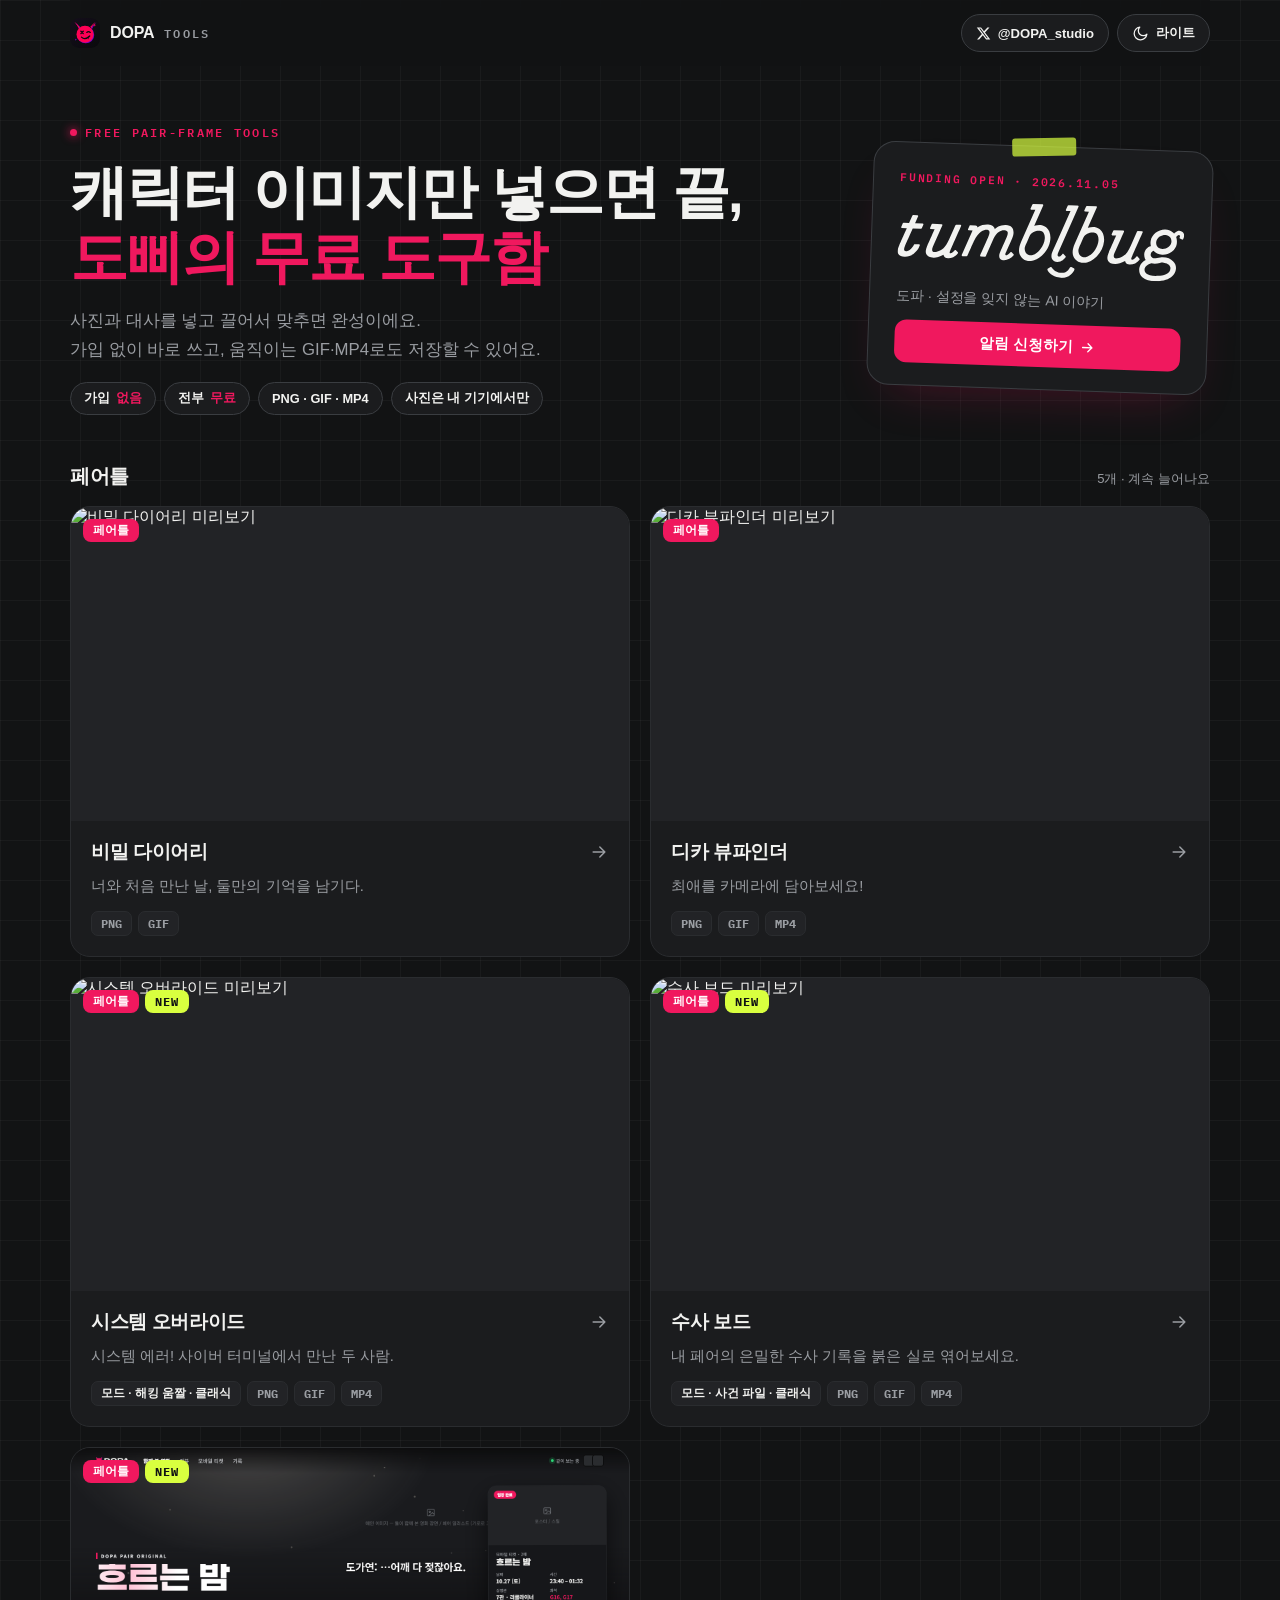
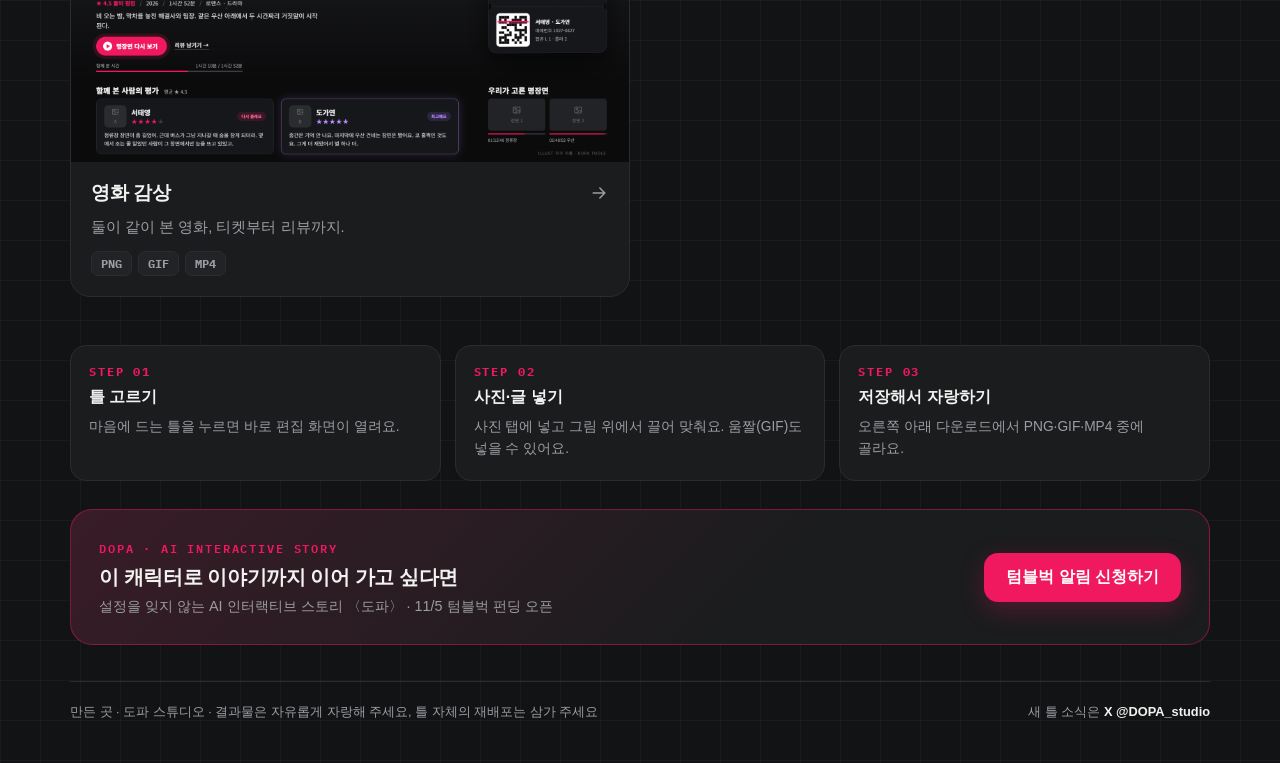
==== index.html @ 4a5405f3 "Fix shell.js syntax error (broke sidebar/panel/picker on every tool since the examples commit); add " ====
<!doctype html>
<html lang="ko" data-mode="night">
<head>
<meta charset="utf-8">
<meta name="viewport" content="width=device-width,initial-scale=1,viewport-fit=cover">
<title>도삐의 무료 도구함 · DOPA</title>
<meta name="description" content="캐릭터 이미지만 넣으면 끝 · 페어틀 무료 도구 모음 · 가입 없음 · PNG·GIF·MP4 저장">
<meta property="og:title" content="도삐의 무료 도구함 · DOPA">
<meta property="og:description" content="캐릭터 이미지만 넣으면 끝 · 페어틀 무료 도구 모음 · 가입 없음">
<meta name="theme-color" content="#121314">
<script>try { document.documentElement.dataset.mode = localStorage.getItem("dopa_tools_mode") || "night"; } catch (e) {}</script>
<!-- 버셀 웹 분석 -->
<script>window.va = window.va || function () { (window.vaq = window.vaq || []).push(arguments); };</script>
<script defer src="/_vercel/insights/script.js"></script>
<link rel="icon" href="/logo.svg" type="image/svg+xml">
<link rel="apple-touch-icon" href="/apple-icon.png">
<link rel="stylesheet" href="https://cdn.jsdelivr.net/gh/orioncactus/pretendard@v1.3.9/dist/web/variable/pretendardvariable-dynamic-subset.min.css">
<link rel="preconnect" href="https://fonts.googleapis.com">
<link href="https://fonts.googleapis.com/css2?family=IBM+Plex+Mono:wght@500;600&display=swap" rel="stylesheet">
<style>
/* 도구함 첫 화면 — 편집 화면(shell.css)과 같은 나이트/라이트 색 · 고른 모드는 도구끼리 같이 기억한다 */
:root, [data-mode="night"] {
  --bg:#121314; --panel:#1B1C1E; --panel2:#222326; --border:#2A2C2F; --border2:#3A3D41; --text:#F2F2F0; --muted:#9A9DA2;
  --accent:#F0185E; --glow:rgba(240,24,94,.25); --point:#D9FF3F; --grid:rgba(255,255,255,.035); --hero1:rgba(240,24,94,.20); --hero2:rgba(139,0,255,.14); color-scheme:dark;
}
[data-mode="light"] {
  --bg:#F7F7F8; --panel:#FFFFFF; --panel2:#F3F3F5; --border:#E4E4E7; --border2:#C9C9CF; --text:#121314; --muted:#5F6368;
  --accent:#E0004F; --glow:rgba(224,0,79,.16); --point:#2647C7; --grid:rgba(18,19,20,.05); --hero1:rgba(224,0,79,.12); --hero2:rgba(38,71,199,.10); color-scheme:light;
}
* { box-sizing:border-box; -webkit-tap-highlight-color:transparent; }
[hidden] { display:none !important; }
html, body { margin:0; background:var(--bg); color:var(--text); font-family:'Pretendard Variable',Pretendard,-apple-system,'Apple SD Gothic Neo','Malgun Gothic',sans-serif; transition:background-color .2s, color .2s; }
body { background-image:linear-gradient(var(--grid) 1px, transparent 1px), linear-gradient(90deg, var(--grid) 1px, transparent 1px); background-size:40px 40px; }
a { color:inherit; text-decoration:none; }
button { font-family:inherit; color:inherit; }
.mono { font-family:'IBM Plex Mono',ui-monospace,monospace; }

.wrap { max-width:1180px; margin:0 auto; padding:0 max(20px, env(safe-area-inset-right)) max(40px, env(safe-area-inset-bottom)) max(20px, env(safe-area-inset-left)); }
.top { position:sticky; top:0; z-index:20; display:flex; align-items:center; justify-content:space-between; gap:12px; padding:14px 0; background:color-mix(in srgb, var(--bg) 82%, transparent); backdrop-filter:blur(12px); -webkit-backdrop-filter:blur(12px); }
.brand { display:flex; align-items:center; gap:10px; font-weight:800; letter-spacing:-.01em; }
.brand img { width:30px; height:30px; border-radius:9px; }
.brand span { font-size:.72rem; font-weight:600; letter-spacing:.18em; color:var(--muted); }
.top-r { display:flex; align-items:center; gap:8px; }
.icon-btn { display:inline-flex; align-items:center; gap:7px; height:38px; padding:0 14px; border-radius:999px; border:1px solid var(--border2); background:var(--panel); font-weight:700; font-size:.82rem; cursor:pointer; }
.icon-btn svg { width:17px; height:17px; fill:none; stroke:currentColor; stroke-width:1.8; stroke-linecap:round; stroke-linejoin:round; }
.icon-btn:hover { border-color:var(--text); }
.icon-btn svg.xlogo { width:15px; height:15px; fill:currentColor; stroke:none; }

.hero { position:relative; padding:56px 0 40px; display:grid; grid-template-columns:minmax(0,1fr) 340px; align-items:center; gap:32px; }
.hero-l { display:flex; flex-direction:column; align-items:flex-start; gap:18px; min-width:0; }
/* 텀블벅 알림 카드 (오른쪽) */
.tb-card { position:relative; display:flex; flex-direction:column; gap:14px; padding:24px 26px 22px; border-radius:22px; background:var(--panel); border:1px solid var(--border2); transform:rotate(2deg); box-shadow:0 24px 50px -24px var(--glow); transition:transform .2s, border-color .2s; }
.tb-card:hover { transform:rotate(0deg) translateY(-2px); border-color:var(--accent); }
.tb-card::before { content:""; position:absolute; left:50%; top:-9px; width:64px; height:18px; transform:translateX(-50%) rotate(-3deg); background:color-mix(in srgb, var(--point) 70%, transparent); border-radius:3px; }
.tb-k { font-size:.7rem; letter-spacing:.16em; color:var(--accent); font-weight:600; }
.tb-logo { width:100%; height:auto; color:var(--text); }
.tb-t { color:var(--muted); font-size:.88rem; word-break:keep-all; }
.tb-go { display:inline-flex; align-items:center; justify-content:center; gap:6px; padding:12px 16px; border-radius:12px; background:var(--accent); color:#fff; font-weight:800; font-size:.92rem; }
.tb-go svg { width:16px; height:16px; fill:none; stroke:currentColor; stroke-width:2; stroke-linecap:round; stroke-linejoin:round; }
.hero::before { content:""; position:absolute; z-index:-1; inset:-40px -20vw 0; background:radial-gradient(40% 70% at 22% 40%, var(--hero1), transparent 70%), radial-gradient(35% 60% at 78% 20%, var(--hero2), transparent 70%); pointer-events:none; }
.kicker { display:inline-flex; align-items:center; gap:8px; font-size:.72rem; font-weight:600; letter-spacing:.2em; color:var(--accent); }
.kicker i { width:7px; height:7px; border-radius:50%; background:var(--accent); box-shadow:0 0 10px var(--accent); }
h1 { margin:0; font-size:clamp(2rem, 5.4vw, 3.6rem); line-height:1.12; font-weight:900; letter-spacing:-.035em; text-wrap:balance; word-break:keep-all; }
h1 em { font-style:normal; color:var(--accent); }
.lead { margin:0; max-width:640px; color:var(--muted); font-size:1.05rem; line-height:1.7; word-break:keep-all; }
.nb { white-space:nowrap; }
.chips { display:flex; flex-wrap:wrap; gap:8px; }
.chip { display:inline-flex; align-items:center; gap:6px; padding:7px 13px; border-radius:999px; border:1px solid var(--border2); background:var(--panel); font-size:.8rem; font-weight:700; }
.chip b { color:var(--accent); }

.sec-h { display:flex; align-items:baseline; justify-content:space-between; gap:12px; margin:8px 0 16px; }
.sec-h h2 { margin:0; font-size:1.25rem; font-weight:800; letter-spacing:-.02em; }
.sec-h span { color:var(--muted); font-size:.82rem; }
.grid { display:grid; grid-template-columns:repeat(2, minmax(0, 1fr)); gap:20px; }
.card { position:relative; display:flex; flex-direction:column; border-radius:20px; overflow:hidden; background:var(--panel); border:1px solid var(--border); transition:transform .18s, border-color .18s, box-shadow .18s; }
.card:hover { transform:translateY(-3px); border-color:var(--accent); box-shadow:0 18px 40px -18px var(--glow); }
.thumb { position:relative; aspect-ratio:16/9; overflow:hidden; background:var(--panel2); }
.thumb img { width:100%; height:100%; object-fit:cover; display:block; transition:transform .4s; }
.card:hover .thumb img { transform:scale(1.03); }
.badges { position:absolute; left:12px; top:12px; display:flex; gap:6px; }
.badge { font-size:.72rem; font-weight:800; padding:4px 10px; border-radius:8px; background:var(--accent); color:#fff; }
.badge.new { background:var(--point); color:#121314; font-family:'IBM Plex Mono',monospace; letter-spacing:.08em; }
[data-mode="light"] .badge.new { color:#fff; }
.body { padding:18px 20px 20px; display:flex; flex-direction:column; gap:10px; }
.title { display:flex; align-items:center; justify-content:space-between; gap:10px; font-size:1.18rem; font-weight:800; letter-spacing:-.02em; }
.title svg { width:20px; height:20px; flex:none; fill:none; stroke:var(--muted); stroke-width:1.8; stroke-linecap:round; stroke-linejoin:round; transition:transform .18s, stroke .18s; }
.card:hover .title svg { transform:translateX(3px); stroke:var(--accent); }
.desc { color:var(--muted); font-size:.92rem; line-height:1.6; word-break:keep-all; margin:0; }
.meta { display:flex; flex-wrap:wrap; gap:6px; margin-top:2px; }
.meta span { font-size:.72rem; font-weight:700; padding:4px 9px; border-radius:7px; background:var(--panel2); color:var(--muted); border:1px solid var(--border); }
.meta span.mode { color:var(--text); }

.how { display:grid; grid-template-columns:repeat(3, minmax(0, 1fr)); gap:14px; margin:48px 0 20px; }
.step { padding:18px 18px 20px; border-radius:16px; border:1px solid var(--border); background:var(--panel); display:flex; flex-direction:column; gap:8px; }
.step b { font-size:.72rem; letter-spacing:.16em; color:var(--accent); }
.step strong { font-size:1rem; }
.step p { margin:0; color:var(--muted); font-size:.86rem; line-height:1.6; word-break:keep-all; }

.cta { position:relative; overflow:hidden; display:flex; align-items:center; justify-content:space-between; gap:20px; flex-wrap:wrap; margin-top:28px; padding:28px; border-radius:22px; border:1px solid color-mix(in srgb, var(--accent) 45%, transparent); background:linear-gradient(135deg, color-mix(in srgb, var(--accent) 14%, var(--panel)), var(--panel) 60%); }
.cta div { display:flex; flex-direction:column; gap:6px; min-width:0; }
.cta .k { font-size:.72rem; letter-spacing:.16em; color:var(--accent); font-weight:600; }
.cta strong { font-size:1.25rem; letter-spacing:-.02em; word-break:keep-all; }
.cta p { margin:0; color:var(--muted); font-size:.9rem; word-break:keep-all; }
.btn { display:inline-flex; align-items:center; gap:8px; padding:14px 22px; border-radius:14px; background:var(--accent); color:#fff; font-weight:800; box-shadow:0 8px 24px var(--glow); white-space:nowrap; }
footer { display:flex; flex-wrap:wrap; justify-content:space-between; gap:10px; margin-top:36px; padding-top:20px; border-top:1px solid var(--border); color:var(--muted); font-size:.8rem; line-height:1.6; }
footer a { color:var(--text); font-weight:700; }

@media (max-width: 1100px) { .hero { grid-template-columns:minmax(0,1fr) 270px; gap:24px; } .tb-card { padding:20px 20px 18px; gap:11px; } }
/* 좁은 화면: 카드를 한 줄 띠로 (10/23 자기야: 중간 크기에서 큰 카드가 어중간했다) */
@media (max-width: 860px) {
  .hero { grid-template-columns:minmax(0,1fr); }
  .tb-card { transform:none; display:grid; grid-template-columns:minmax(0,1fr) auto; grid-template-areas:"k go" "logo go" "t go"; align-items:center; column-gap:16px; row-gap:6px; padding:16px 18px; }
  .tb-card:hover { transform:translateY(-2px); }
  .tb-card::before { left:28px; transform:rotate(-3deg); }
  .tb-k { grid-area:k; } .tb-logo { grid-area:logo; width:150px; } .tb-t { grid-area:t; font-size:.8rem; } .tb-go { grid-area:go; padding:12px 14px; white-space:nowrap; }
}
@media (max-width: 760px) {
  .hero { padding:32px 0 28px; grid-template-columns:minmax(0,1fr); }
  .tb-logo { width:120px; }
  .tb-k { font-size:.6rem; letter-spacing:.08em; white-space:nowrap; }
  .tb-go { font-size:.84rem; }
  .grid, .how { grid-template-columns:minmax(0, 1fr); }
  .top .x-link span { display:none; }
  .cta { padding:22px; }
}
</style>
</head>
<body>
<div class="wrap">
  <header class="top">
    <a class="brand" href="/"><img src="/logo.svg" alt="">DOPA <span class="mono">TOOLS</span></a>
    <div class="top-r">
      <a class="icon-btn x-link" href="https://x.com/DOPA_studio" target="_blank" rel="noopener" aria-label="X에서 새 틀 소식 보기"><svg class="xlogo" viewBox="0 0 24 24" aria-hidden="true"><path d="M18.244 2.25h3.308l-7.227 8.26 8.502 11.24H16.17l-5.214-6.817L4.99 21.75H1.68l7.73-8.835L1.254 2.25H8.08l4.713 6.231zm-1.161 17.52h1.833L7.084 4.126H5.117z"/></svg><span>@DOPA_studio</span></a>
      <button class="icon-btn" id="mode" type="button" aria-label="나이트·라이트 바꾸기"><svg viewBox="0 0 24 24"><path d="M21 13a9 9 0 1 1-10-10 7 7 0 0 0 10 10z"/></svg><span id="modeLab">라이트</span></button>
    </div>
  </header>

  <section class="hero">
    <div class="hero-l">
    <span class="kicker mono"><i></i>FREE PAIR-FRAME TOOLS</span>
    <h1>캐릭터 이미지만 넣으면 끝,<br><em>도삐의 무료 도구함</em></h1>
    <p class="lead">사진과 대사를 넣고 끌어서 맞추면 완성이에요.<br>가입 없이 바로 쓰고, <span class="nb">움직이는 GIF·MP4</span>로도 <span class="nb">저장할 수 있어요.</span></p>
    <div class="chips"><span class="chip">가입 <b>없음</b></span><span class="chip">전부 <b>무료</b></span><span class="chip">PNG · GIF · MP4</span><span class="chip">사진은 내 기기에서만</span></div>
    </div>
    <a class="tb-card tb" href="https://tumblbug.com/dopastudio" target="_blank" rel="noopener" aria-label="텀블벅에서 도파 펀딩 알림 신청하기">
      <span class="tb-k mono">FUNDING OPEN · 2026.11.05</span>
      <svg class="tb-logo" role="img" aria-label="tumblbug" viewBox="0 0 811 208" fill="none" xmlns="http://www.w3.org/2000/svg"><path d="M68.5103 67.0749H46.9539L54.9823 47.1166C55.5746 45.6313 54.4841 44.0237 52.8859 44.0237H40.7587C39.8374 44.0237 39.0101 44.5878 38.6623 45.4339L29.957 67.0749H14.2856C13.3643 67.0749 12.537 67.6295 12.1986 68.485L8.03393 78.7697C7.43227 80.255 8.52278 81.872 10.1209 81.872H24.025C24.025 81.872 10.1397 116.082 4.54617 130.325C-1.0474 144.567 -0.868773 151.655 3.22065 156.854C6.39817 160.887 12.1986 162.899 20.4526 162.871C34.3472 162.814 45.3934 156.976 54.9823 144.379C58.9213 139.199 61.0083 133.079 62.4655 129.478C63.0672 127.993 61.9767 126.376 60.3691 126.376H48.3641C47.471 126.376 46.6719 126.865 46.3147 127.692C44.6131 131.622 38.8033 143.223 28.2836 146.494C18.1682 149.644 16.1658 143.298 20.7628 131.885C25.3599 120.472 40.8715 81.8814 40.8715 81.8814H64.3833C65.3046 81.8814 66.1319 81.3173 66.4797 80.4618L70.5973 70.1772C71.199 68.6919 70.1085 67.0749 68.5103 67.0749Z" fill="currentColor"></path><path d="M329.283 145.319L323.587 139.584C322.609 138.606 320.982 138.71 320.174 139.838C316.771 144.538 309.372 150.809 306.787 148.355C305.085 146.748 305.424 145.93 308.479 138.334C311.281 131.377 316.79 117.661 323.502 100.965C330.797 82.8304 327.779 63.2482 304.409 63.2482C287.252 63.2482 277.165 72.3201 273.827 75.9207C271.947 68.8887 265.742 63.2482 254.405 63.2482C243.97 63.2576 235.217 64.8745 223.523 73.185C224.688 70.2613 223.043 67.0838 218.399 67.0838H203.743C202.822 67.0838 201.985 67.6102 201.647 68.4657L197.538 78.8068C196.946 80.2921 197.971 81.8997 199.569 81.8997H210.634L182.29 152.482C181.688 153.967 182.732 155.584 184.33 155.584H196.297C197.209 155.584 198.037 155.03 198.385 154.193C198.385 154.193 212.552 118.798 215.739 111.306C229.803 78.2051 248.379 77.4906 252.938 78.4495C263.712 80.7058 257.629 94.1773 252.788 106.06C252.788 106.07 252.797 106.06 252.807 106.07C247.194 119.974 237.549 144.021 234.484 151.692C233.892 153.178 234.992 154.767 236.59 154.767H248.586C249.507 154.767 250.334 154.212 250.682 153.356L271.374 101.877C281.132 79.8503 295.487 76.3437 304.785 78.4495C316.038 80.9972 308.855 95.4841 303.938 107.762C297.433 124.007 296.201 127.222 291.266 139.443C284.093 157.22 293.043 162.889 302.143 162.889C311.675 162.889 323.295 157.831 329.603 148.195C330.139 147.33 330.007 146.042 329.283 145.319Z" fill="currentColor"></path><path d="M177.787 70.1398C178.389 68.6544 177.28 67.0845 175.681 67.0845H163.658C162.736 67.0845 161.909 67.6485 161.561 68.4946L145.213 109.144C135.765 132.647 126.185 142.132 109.264 146.325C96.8732 149.399 96.3374 140.252 99.7499 131.904C103.642 122.4 119.934 81.75 124.587 70.1774C125.18 68.6921 124.089 67.0845 122.491 67.0845H96.1212C95.1999 67.0845 94.3726 67.6391 94.0247 68.4946L89.8789 78.7887C89.2773 80.274 90.3678 81.8816 91.9659 81.891L102.984 81.9004C102.984 81.9004 86.4852 122.917 84.0503 128.98C81.0326 136.501 77.5825 148.083 82.612 154.617C86.5228 159.693 91.5241 162.89 102.965 162.89C109.941 162.89 119.971 159.223 130.547 153.329C131.76 160.323 137.843 162.89 143.925 162.89C153.467 162.89 165.096 157.823 171.404 148.168C171.987 147.275 171.818 146.062 171.075 145.31L165.387 139.585C164.41 138.598 162.812 138.71 161.994 139.829C158.591 144.53 152.8 150.123 148.964 148.506C147.037 147.698 147.563 145.329 150.318 138.353C151.681 134.959 173.651 80.3962 177.787 70.1398Z" fill="currentColor"></path><path d="M693.12 70.1398C693.722 68.6544 692.612 67.0845 691.014 67.0845H678.99C678.069 67.0845 677.242 67.6485 676.894 68.4946L660.545 109.144C651.098 132.647 641.518 142.132 624.596 146.325C612.206 149.399 611.67 140.252 615.082 131.904C618.974 122.4 635.266 81.75 639.92 70.1774C640.512 68.6921 639.422 67.0845 637.823 67.0845H611.454C610.532 67.0845 609.705 67.6391 609.357 68.4946L605.211 78.7887C604.61 80.274 605.7 81.8816 607.298 81.891L618.316 81.9004C618.316 81.9004 601.818 122.917 599.383 128.98C596.365 136.501 592.915 148.083 597.945 154.617C601.855 159.693 606.857 162.89 618.298 162.89C625.273 162.89 635.304 159.223 645.88 153.329C647.093 160.323 653.175 162.89 659.258 162.89C668.8 162.89 680.429 157.823 686.737 148.168C687.319 147.275 687.15 146.062 686.408 145.31L680.72 139.585C679.742 138.598 678.144 138.71 677.336 139.829C673.933 144.53 668.141 150.123 664.306 148.506C662.379 147.698 662.896 145.329 665.66 138.353C667.013 134.959 688.983 80.3962 693.12 70.1398Z" fill="currentColor"></path><path d="M418.79 65.7494C403.448 54.1487 384.693 62.9949 384.693 62.9949L408.393 3.91931C408.985 2.43395 407.894 0.816995 406.287 0.826396L379.71 0.920404C378.789 0.920404 377.971 1.48446 377.623 2.33055L372.904 14.0441C372.302 15.5295 373.402 17.1465 375 17.1465L386.47 17.1089L349.956 107.753C339.361 134.076 344.607 147.651 356.067 156.732C368.175 166.33 383.161 161.818 387.842 160.21C411.175 152.238 430.57 125.361 431.999 99.0382C432.751 84.7958 427.937 72.6685 418.79 65.7494ZM366.389 142.743C362.309 139.378 357.675 130.071 361.745 119.946C366.004 109.36 373.628 90.3424 373.628 90.3424C379.08 76.8802 401.088 72.4899 409.182 78.4501C414.09 82.0601 416.562 89.3082 416.083 98.164C415.002 118.169 400.016 139.885 383.349 145.592C381.365 146.269 373.299 148.44 366.389 142.743Z" fill="currentColor"></path><path d="M458.424 147.34C451.712 147.04 454.25 138.992 455.679 135.589L508.625 3.91942C509.227 2.43407 508.127 0.817109 506.529 0.82651L479.953 0.911115C479.031 0.911115 478.213 1.47517 477.866 2.32126L473.146 14.0349C472.545 15.5202 473.644 17.1372 475.243 17.1372L486.392 17.0996L449.879 107.744C445.131 119.542 438.833 135.288 438.833 135.288C438.419 136.464 433.634 148.346 439.763 155.999C442.997 160.041 447.106 162.89 453.837 162.89C466.124 162.89 474.34 152.624 477.076 148.628C477.687 147.735 477.555 146.541 476.794 145.78L470.758 139.763C469.762 138.776 468.107 138.908 467.318 140.074C465.353 142.941 461.724 147.491 458.424 147.34Z" fill="currentColor"></path><path d="M571.151 65.7496C555.809 54.1488 537.054 62.9951 537.054 62.9951L560.754 3.91942C561.346 2.43407 560.255 0.817109 558.648 0.82651L532.175 0.920518C531.253 0.920518 530.435 1.48458 530.088 2.33066L525.368 14.0443C524.767 15.5296 525.867 17.1466 527.465 17.1466L538.586 17.109L502.073 107.753C491.478 134.076 496.959 147.651 508.418 156.732C520.527 166.33 535.512 161.818 540.194 160.21C563.527 152.238 582.921 125.361 584.35 99.0384C585.111 84.7959 580.298 72.6687 571.151 65.7496ZM518.759 142.743C514.679 139.378 510.045 130.071 514.115 119.946C518.374 109.361 525.998 90.3425 525.998 90.3425C531.451 76.8803 553.458 72.49 561.553 78.4502C566.46 82.0602 568.932 89.3084 568.453 98.1641C567.372 118.169 552.387 139.886 535.719 145.592C533.735 146.269 525.669 148.44 518.759 142.743Z" fill="currentColor"></path><path d="M495.671 176.182C493.02 174.819 490.688 175.674 489.805 177.667C487.342 183.261 481.09 193.066 467.515 193.132C453.508 193.197 444.097 186.626 439.519 179.547C438.344 177.733 435.975 177.141 434.189 178.363L428.322 182.405C426.705 183.524 426.188 185.695 427.175 187.397C433.145 197.653 447.698 207.553 466.678 207.553C489.109 207.553 498.961 193.038 503.004 183.984C503.822 182.142 503.107 179.998 501.311 179.077L495.671 176.182Z" fill="currentColor"></path><path d="M803.346 63.9901C791.623 58.0957 782.344 70.8904 782.335 70.8998C782.335 70.8998 773.93 59.8254 756.698 59.8254C737.304 59.8254 718.634 75.0268 716.481 93.6783C715.87 98.9805 716.359 103.878 717.571 108.165C715.494 108.889 706.591 112.405 702.426 120.612C695.714 133.839 702.426 146.324 704.147 148.166C690.036 156.279 686.511 168.557 686.746 176.463C687 185.084 690.337 192.454 696.4 197.775C705.369 205.644 718.85 207.872 731.24 207.872C735.461 207.872 739.56 207.609 743.321 207.233C785.71 202.899 791.219 178.56 790.946 168.303C790.739 160.651 788.285 155.33 782.523 149.717C773.893 141.313 762.856 137.365 745.436 139.508C736.054 140.664 729.153 144.415 722.93 141.294C718.004 138.822 716.265 133.04 719.405 126.657C720.589 124.25 723.983 122.21 725.421 121.552C731.673 128.029 739.4 131.245 750.334 131.583C768.487 132.156 788.53 118.516 790.73 99.6855C792.102 87.9249 788.257 80.3289 788.257 80.3289C788.267 80.3195 796.135 70.1007 798.88 76.4746C799.388 77.6497 798.739 79.6803 798.119 81.175C797.668 82.2655 798.166 83.5159 799.219 84.0329L805.235 86.9754C806.373 87.5301 807.736 87.0506 808.272 85.9037C810.491 81.222 814.495 69.6025 803.346 63.9901ZM775.162 168.002C776.798 185.874 754.169 190.649 741.723 191.994C708.274 195.594 701.966 182.32 701.956 175.598C701.947 167.607 710.041 160.463 720.711 157.238C727.264 158.583 735.424 158.46 744.928 155.208C748.219 154.079 751.725 153.703 755.185 154.098C762.696 154.963 774.231 157.924 775.162 168.002ZM775.218 96.4328C774.005 106.83 763.373 115.658 750.353 115.658C740.698 115.658 730.394 108.626 732.453 95.2107C734.568 81.4289 749.234 75.1584 758.428 75.7977C769.249 76.5498 776.619 84.409 775.218 96.4328Z" fill="currentColor"></path></svg>
      <span class="tb-t">도파 · 설정을 잊지 않는 AI 이야기</span>
      <span class="tb-go">알림 신청하기 <svg viewBox="0 0 24 24" aria-hidden="true"><path d="M5 12h14M13 6l6 6-6 6"/></svg></span>
    </a>
  </section>

  <div class="sec-h"><h2>페어틀</h2><span id="count"></span></div>
  <main class="grid" id="grid" aria-live="polite"></main>

  <section class="how">
    <div class="step"><b class="mono">STEP 01</b><strong>틀 고르기</strong><p>마음에 드는 틀을 누르면 바로 편집 화면이 열려요.</p></div>
    <div class="step"><b class="mono">STEP 02</b><strong>사진·글 넣기</strong><p>사진 탭에 넣고 그림 위에서 끌어 맞춰요. 움짤(GIF)도 넣을 수 있어요.</p></div>
    <div class="step"><b class="mono">STEP 03</b><strong>저장해서 자랑하기</strong><p>오른쪽 아래 다운로드에서 PNG·GIF·MP4 중에 골라요.</p></div>
  </section>

  <section class="cta">
    <div><span class="k mono">DOPA · AI INTERACTIVE STORY</span><strong>이 캐릭터로 이야기까지 이어 가고 싶다면</strong><p>설정을 잊지 않는 AI 인터랙티브 스토리 〈도파〉 · 11/5 텀블벅 펀딩 오픈</p></div>
    <a class="btn tb" href="https://tumblbug.com/dopastudio" target="_blank" rel="noopener">텀블벅 알림 신청하기</a>
  </section>

  <footer>
    <span>만든 곳 · 도파 스튜디오 · 결과물은 자유롭게 자랑해 주세요, 틀 자체의 재배포는 삼가 주세요</span>
    <span>새 틀 소식은 <a href="https://x.com/DOPA_studio" target="_blank" rel="noopener">X @DOPA_studio</a></span>
  </footer>
</div>

<script>
// 도구 목록 = 앱 탐색 '바로가기'와 같은 시트 '링크' 탭 (시트에 한 줄 추가하면 여기도 뜬다) · 못 읽으면 아래 기본 목록
const SHEET = "https://docs.google.com/spreadsheets/d/e/2PACX-1vT2Z9gpMAq_a1qUmAIbO3q6S73u0qVN7TrzkL3iYRFWa0vtWp12Y26oA93paHdzrKs2UqzSorVLhon0/pub?output=csv&gid=427440773";
const IMG = "https://qytikqvngyvrszjygbbn.supabase.co/storage/v1/object/public/studio-images/";
const FALLBACK = [
  { t: "비밀 다이어리", d: "너와 처음 만난 날, 둘만의 기억을 남기다.", i: IMG + "link/1792141936943-wtl5ut.gif", l: "/diary/", g: "페어틀", o: 1 },
  { t: "디카 뷰파인더", d: "최애를 카메라에 담아보세요!", i: IMG + "prompt/1791382649485-bo0pa0.gif", l: "/viewfinder/", g: "페어틀", o: 2 },
  { t: "시스템 오버라이드", d: "시스템 에러! 사이버 터미널에서 만난 두 사람.", i: IMG + "prompt/1791391557710-6tdo3z.gif", l: "/override/", g: "페어틀", o: 3 },
  { t: "수사 보드", d: "내 페어의 은밀한 수사 기록을 붉은 실로 엮어보세요.", i: IMG + "link/1791420748115-tnu2g1.gif", l: "/board/", g: "페어틀", o: 4 },
];
// 시트에 아직 줄이 없는 새 틀 (시트 '링크' 탭에 줄을 넣으면 그 줄이 대신 쓰인다)
const LOCAL = [
  { t: "영화 감상", d: "둘이 같이 본 영화, 티켓부터 리뷰까지.", i: "/movie/thumb.png", l: "/movie/", g: "페어틀", o: 5 },
];
// 옛 개별 사이트 주소 → 이 사이트 안의 주소
const MOVED = { "dopa-pairframe.vercel.app": "/diary/", "dopa-gif.vercel.app": "/viewfinder/", "dopa-override.vercel.app": "/override/", "dopa-board.vercel.app": "/board/" };
const HIDE = ["dopa-card.vercel.app"];   // 10/23 자기야: 세션카드 메이커는 도구함에서 뺀다 (앱 탐색 바로가기는 시트 그대로)
// 도구별 저장 형식 · 모드 · NEW (시트에 없는 정보)
const EXTRA = {
  "/diary/": { fmt: ["PNG", "GIF"] },
  "/viewfinder/": { fmt: ["PNG", "GIF", "MP4"] },
  "/override/": { fmt: ["PNG", "GIF", "MP4"], modes: "해킹 움짤 · 클래식", isNew: true },
  "/board/": { fmt: ["PNG", "GIF", "MP4"], modes: "사건 파일 · 클래식", isNew: true },
  "/movie/": { fmt: ["PNG", "GIF", "MP4"], isNew: true },
};
const hidden = (u) => { try { return HIDE.includes(new URL(u, location.href).host); } catch (e) { return false; } };
const local = (u) => { try { const x = new URL(u, location.href); if (MOVED[x.host]) return MOVED[x.host]; if (x.host === location.host) return x.pathname; return x.href; } catch (e) { return u; } };

function csv(text) {
  const rows = []; let row = [], cell = "", q = false;
  for (let i = 0; i < text.length; i++) {
    const c = text[i];
    if (q) { if (c === '"') { if (text[i + 1] === '"') { cell += '"'; i++; } else q = false; } else cell += c; }
    else if (c === '"') q = true;
    else if (c === ",") { row.push(cell); cell = ""; }
    else if (c === "\n" || c === "\r") { if (c === "\r" && text[i + 1] === "\n") i++; row.push(cell); rows.push(row); row = []; cell = ""; }
    else cell += c;
  }
  if (cell || row.length) { row.push(cell); rows.push(row); }
  return rows;
}
const esc = (s) => String(s || "").replace(/[&<>"]/g, (c) => ({ "&": "&amp;", "<": "&lt;", ">": "&gt;", '"': "&quot;" }[c]));
const ARROW = '<svg viewBox="0 0 24 24" aria-hidden="true"><path d="M5 12h14M13 6l6 6-6 6"/></svg>';

function render(list) {
  const shown = [...list].sort((a, b) => a.o - b.o);
  document.getElementById("count").textContent = `${shown.length}개 · 계속 늘어나요`;
  document.getElementById("grid").innerHTML = shown.map((x) => {
    const href = local(x.l), out = /^https?:/.test(href), ex = EXTRA[href] || {};
    return `<a class="card" href="${esc(href)}"${out ? ' target="_blank" rel="noopener"' : ""} data-tool="${esc(x.t)}">
      <div class="thumb"><img src="${esc(x.i)}" alt="${esc(x.t)} 미리보기" loading="lazy"><div class="badges">${x.g ? `<span class="badge">${esc(x.g)}</span>` : ""}${ex.isNew ? '<span class="badge new">NEW</span>' : ""}</div></div>
      <div class="body"><div class="title">${esc(x.t)}${ARROW}</div><p class="desc">${esc(x.d)}</p>
        <div class="meta">${ex.modes ? `<span class="mode">모드 · ${esc(ex.modes)}</span>` : ""}${(ex.fmt || []).map((f) => `<span class="mono">${f}</span>`).join("")}</div></div>
    </a>`;
  }).join("");
}

const withLocal = (list) => list.concat(LOCAL.filter((x) => !list.some((y) => local(y.l) === x.l)));
render(withLocal(FALLBACK));
fetch(SHEET).then((r) => (r.ok ? r.text() : Promise.reject(r.status))).then((t) => {
  const [head, ...rows] = csv(t); const ix = (k) => head.findIndex((h) => h.trim() === k);
  const [on, ti, de, im, li, ta, or] = ["공개여부", "제목", "설명", "이미지", "링크", "태그", "순서"].map(ix);
  const list = rows.filter((r) => String(r[on]).trim().toUpperCase() === "TRUE" && r[ti] && r[li] && !hidden(r[li].trim()))
    .map((r) => ({ t: r[ti].trim(), d: (r[de] || "").trim(), i: (r[im] || "").trim(), l: r[li].trim(), g: (r[ta] || "").trim(), o: Number(r[or]) || 0 }));
  if (list.length) render(withLocal(list));
}).catch(() => {});

// 나이트 / 라이트 (도구 편집 화면과 같이 기억)
function setMode(m) { document.documentElement.dataset.mode = m; document.getElementById("modeLab").textContent = m === "night" ? "라이트" : "나이트"; document.querySelector('meta[name="theme-color"]').setAttribute("content", m === "night" ? "#121314" : "#F7F7F8"); try { localStorage.setItem("dopa_tools_mode", m); } catch (e) {} }
setMode(document.documentElement.dataset.mode || "night");
document.getElementById("mode").addEventListener("click", () => setMode(document.documentElement.dataset.mode === "night" ? "light" : "night"));

document.addEventListener("click", (e) => {
  const a = e.target.closest("a"); if (!a) return;
  if (a.dataset.tool) window.va("event", { name: "tool", data: { tool: a.dataset.tool } });
  else if (a.classList.contains("tb")) window.va("event", { name: "tumblbug" });
});
</script>
</body>
</html>
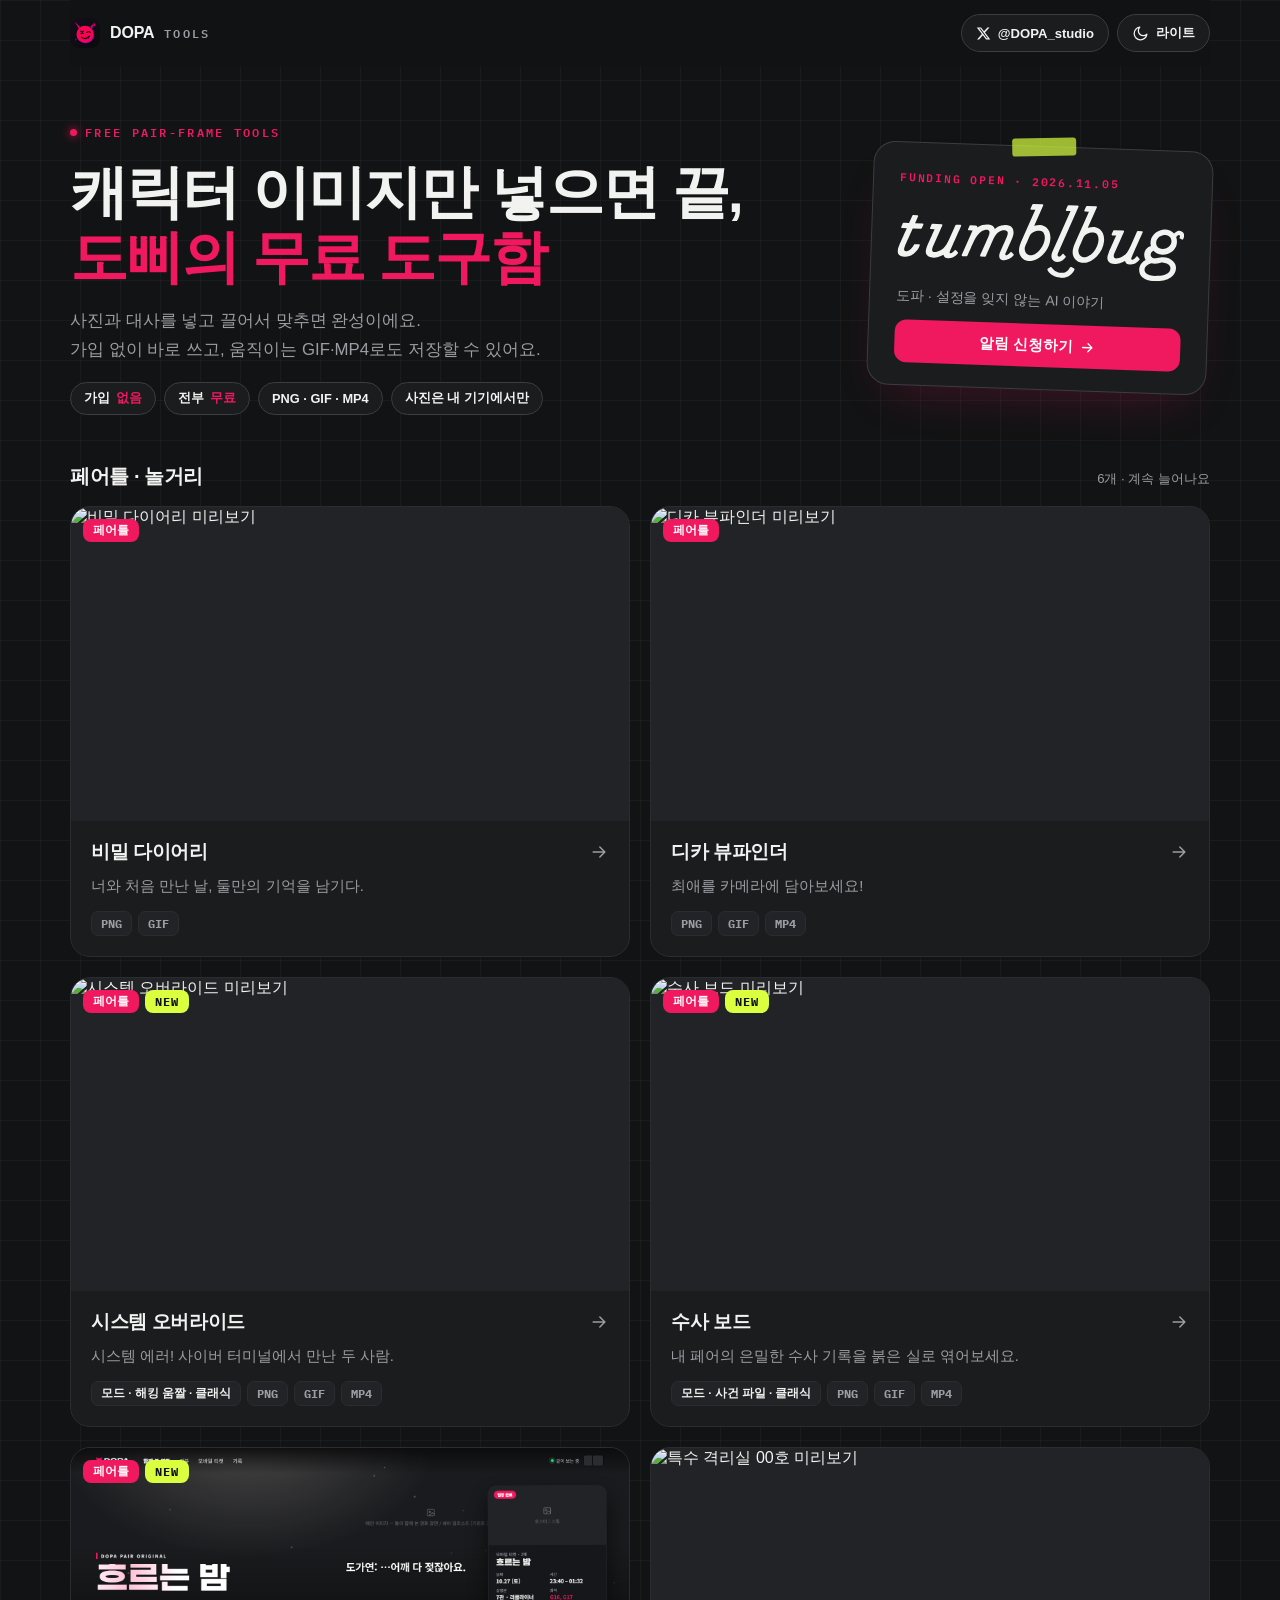
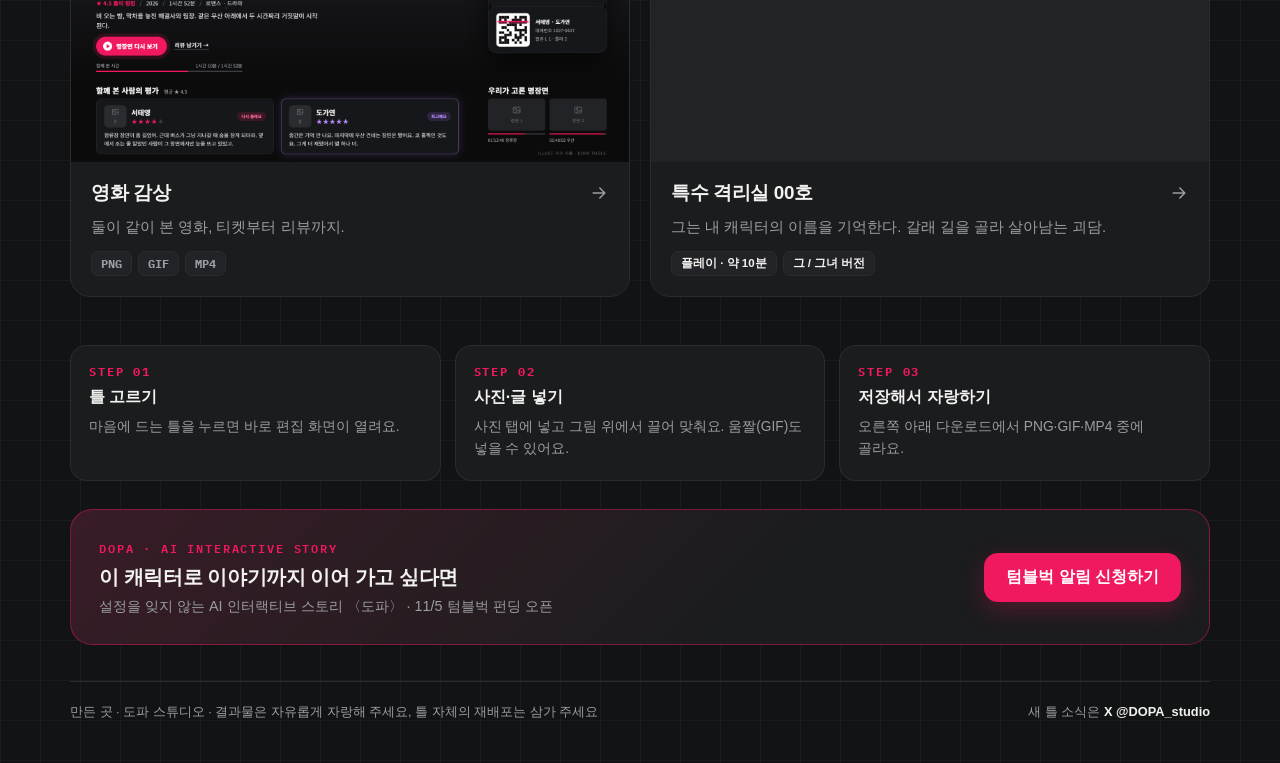
==== commit b5ad2101: "Hub: add 특수 격리실 00호 card Co-Authored-By: Claude Opus 5.5 <noreply@anthropic.com>" ====
--- a/index.html
+++ b/index.html
@@ -150,7 +150,7 @@
     </a>
   </section>
 
-  <div class="sec-h"><h2>페어틀</h2><span id="count"></span></div>
+  <div class="sec-h"><h2>페어틀 · 놀거리</h2><span id="count"></span></div>
   <main class="grid" id="grid" aria-live="polite"></main>
 
   <section class="how">
@@ -183,6 +183,7 @@
 // 시트에 아직 줄이 없는 새 틀 (시트 '링크' 탭에 줄을 넣으면 그 줄이 대신 쓰인다)
 const LOCAL = [
   { t: "영화 감상", d: "둘이 같이 본 영화, 티켓부터 리뷰까지.", i: "/movie/thumb.png", l: "/movie/", g: "페어틀", o: 5 },
+  { t: "특수 격리실 00호", d: "그는 내 캐릭터의 이름을 기억한다. 갈래 길을 골라 살아남는 괴담.", i: "https://dopa-survival.vercel.app/og.png", l: "https://dopa-survival.vercel.app/?from=tools", g: "", o: 6 },
 ];
 // 옛 개별 사이트 주소 → 이 사이트 안의 주소
 const MOVED = { "dopa-pairframe.vercel.app": "/diary/", "dopa-gif.vercel.app": "/viewfinder/", "dopa-override.vercel.app": "/override/", "dopa-board.vercel.app": "/board/" };
@@ -194,6 +195,7 @@
   "/override/": { fmt: ["PNG", "GIF", "MP4"], modes: "해킹 움짤 · 클래식", isNew: true },
   "/board/": { fmt: ["PNG", "GIF", "MP4"], modes: "사건 파일 · 클래식", isNew: true },
   "/movie/": { fmt: ["PNG", "GIF", "MP4"], isNew: true },
+  "https://dopa-survival.vercel.app/?from=tools": { meta: ["플레이 · 약 10분", "그 / 그녀 버전"] },
 };
 const hidden = (u) => { try { return HIDE.includes(new URL(u, location.href).host); } catch (e) { return false; } };
 const local = (u) => { try { const x = new URL(u, location.href); if (MOVED[x.host]) return MOVED[x.host]; if (x.host === location.host) return x.pathname; return x.href; } catch (e) { return u; } };
@@ -222,7 +224,7 @@
     return `<a class="card" href="${esc(href)}"${out ? ' target="_blank" rel="noopener"' : ""} data-tool="${esc(x.t)}">
       <div class="thumb"><img src="${esc(x.i)}" alt="${esc(x.t)} 미리보기" loading="lazy"><div class="badges">${x.g ? `<span class="badge">${esc(x.g)}</span>` : ""}${ex.isNew ? '<span class="badge new">NEW</span>' : ""}</div></div>
       <div class="body"><div class="title">${esc(x.t)}${ARROW}</div><p class="desc">${esc(x.d)}</p>
-        <div class="meta">${ex.modes ? `<span class="mode">모드 · ${esc(ex.modes)}</span>` : ""}${(ex.fmt || []).map((f) => `<span class="mono">${f}</span>`).join("")}</div></div>
+        <div class="meta">${ex.modes ? `<span class="mode">모드 · ${esc(ex.modes)}</span>` : ""}${(ex.meta || []).map((f) => `<span class="mode">${esc(f)}</span>`).join("")}${(ex.fmt || []).map((f) => `<span class="mono">${f}</span>`).join("")}</div></div>
     </a>`;
   }).join("");
 }
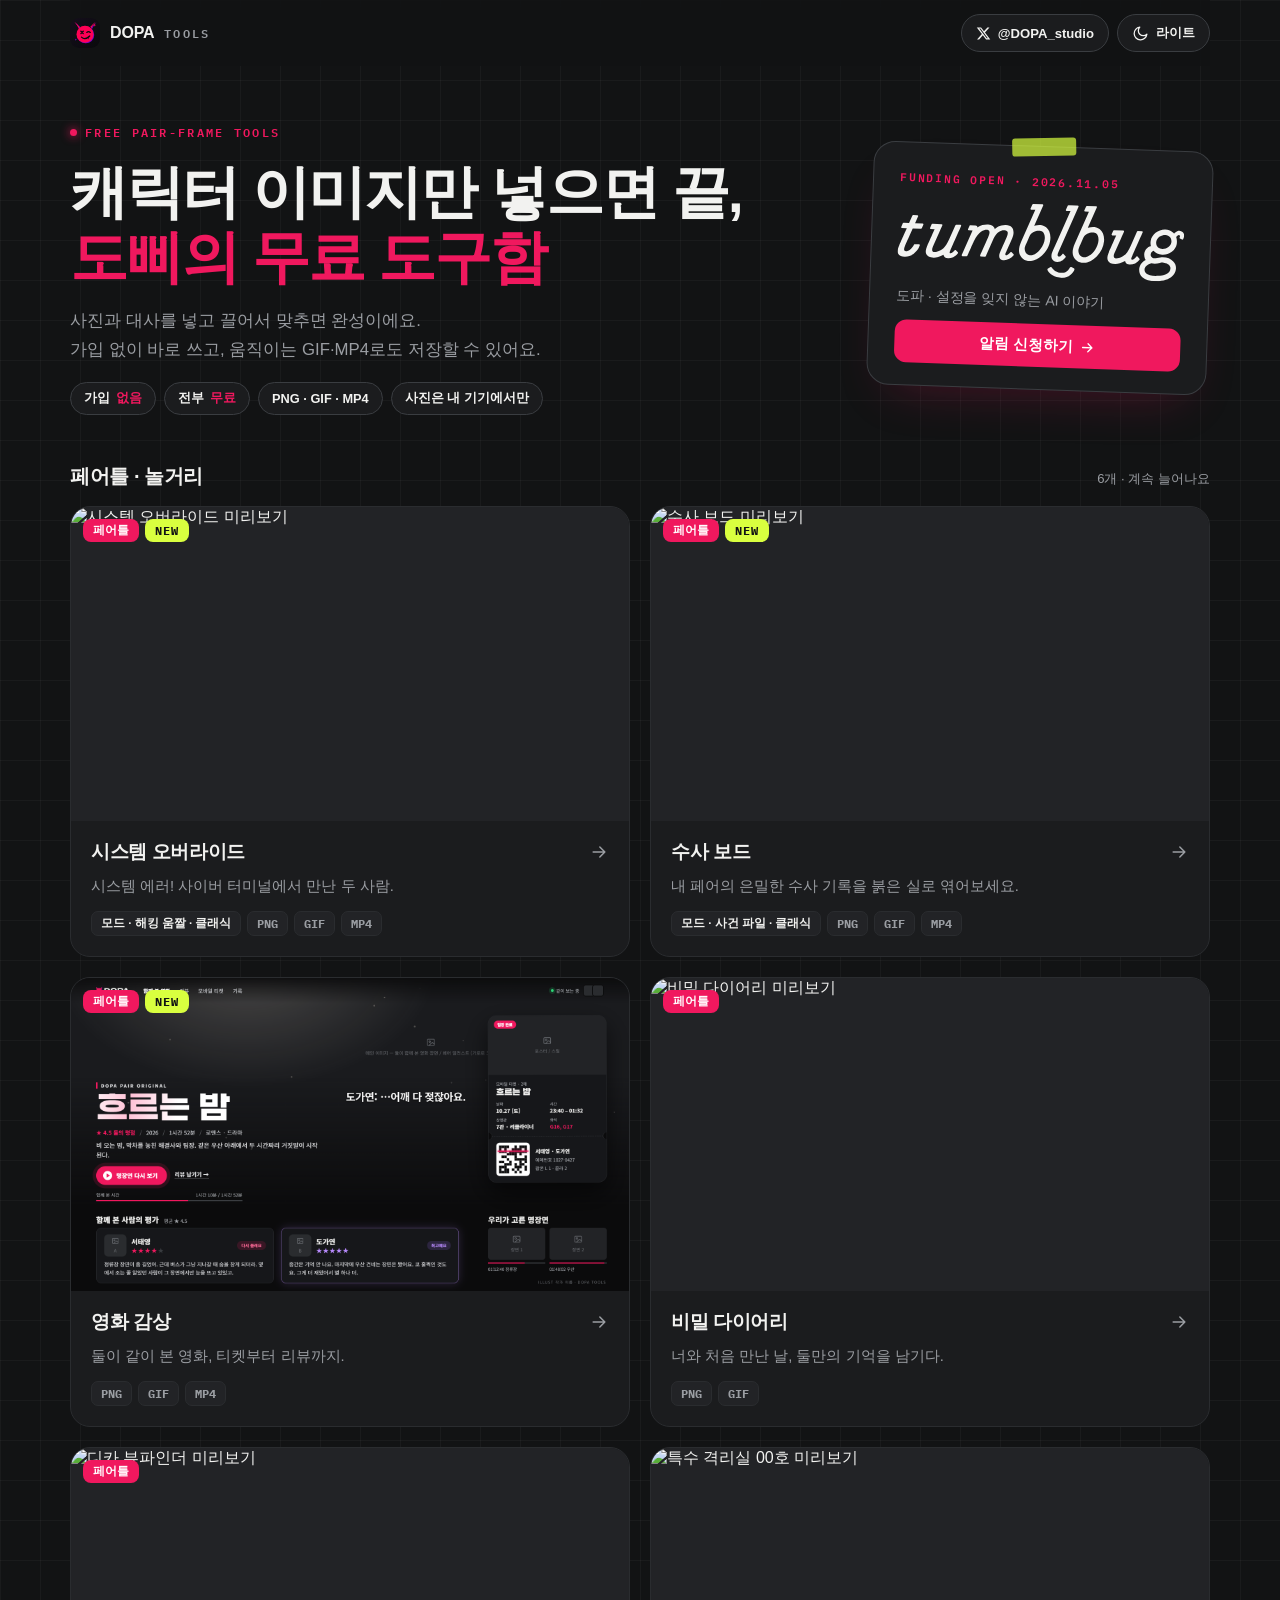
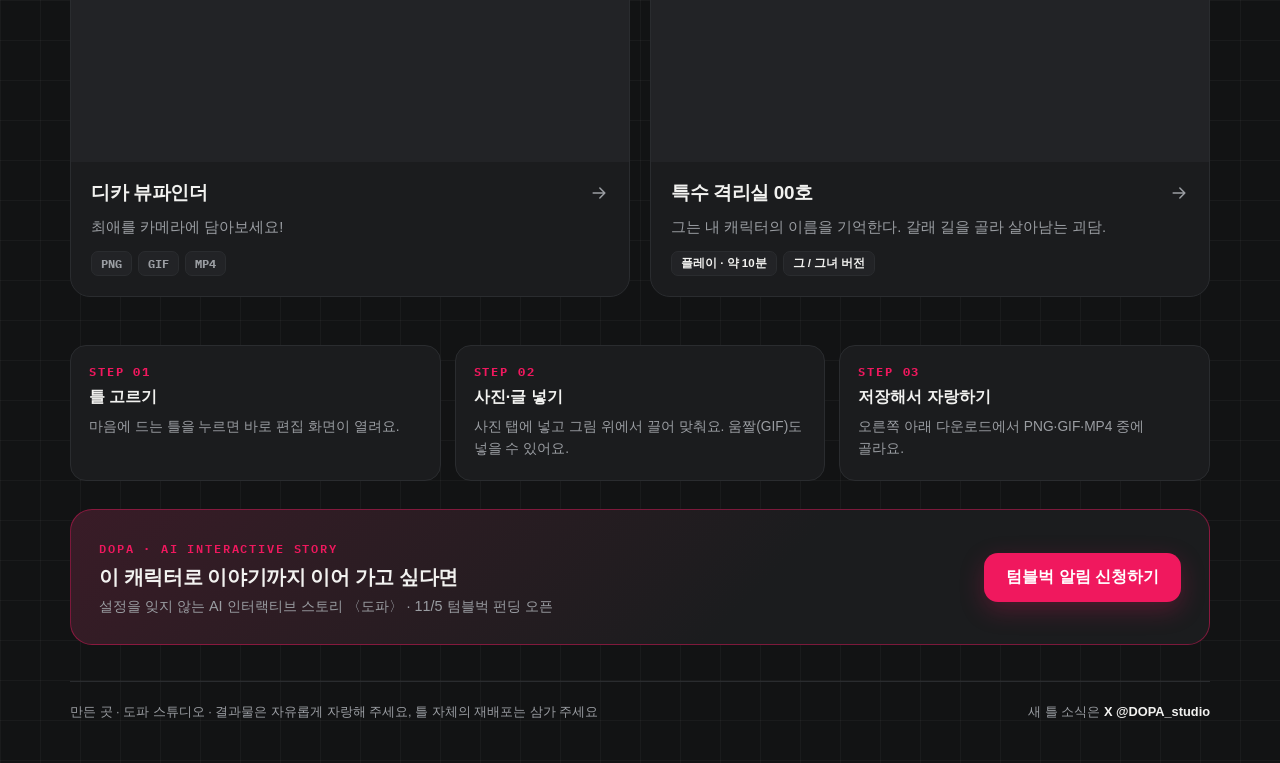
==== commit 351241b5: "Hub: NEW tools first; stop the hero glow from widening the page on phones Co-Authored-By: Claude Opu" ====
--- a/index.html
+++ b/index.html
@@ -29,6 +29,7 @@
 }
 * { box-sizing:border-box; -webkit-tap-highlight-color:transparent; }
 [hidden] { display:none !important; }
+html, body { overflow-x:clip; }   /* 제목 뒤 빛 번짐이 화면 밖으로 나가 폰에서 옆으로 밀리던 것 */
 html, body { margin:0; background:var(--bg); color:var(--text); font-family:'Pretendard Variable',Pretendard,-apple-system,'Apple SD Gothic Neo','Malgun Gothic',sans-serif; transition:background-color .2s, color .2s; }
 body { background-image:linear-gradient(var(--grid) 1px, transparent 1px), linear-gradient(90deg, var(--grid) 1px, transparent 1px); background-size:40px 40px; }
 a { color:inherit; text-decoration:none; }
@@ -217,7 +218,8 @@
 const ARROW = '<svg viewBox="0 0 24 24" aria-hidden="true"><path d="M5 12h14M13 6l6 6-6 6"/></svg>';
 
 function render(list) {
-  const shown = [...list].sort((a, b) => a.o - b.o);
+  const isNew = (x) => ((EXTRA[local(x.l)] || {}).isNew ? 1 : 0);
+  const shown = [...list].sort((a, b) => isNew(b) - isNew(a) || a.o - b.o);   // NEW 붙은 틀이 맨 앞 (10/23 자기야)
   document.getElementById("count").textContent = `${shown.length}개 · 계속 늘어나요`;
   document.getElementById("grid").innerHTML = shown.map((x) => {
     const href = local(x.l), out = /^https?:/.test(href), ex = EXTRA[href] || {};
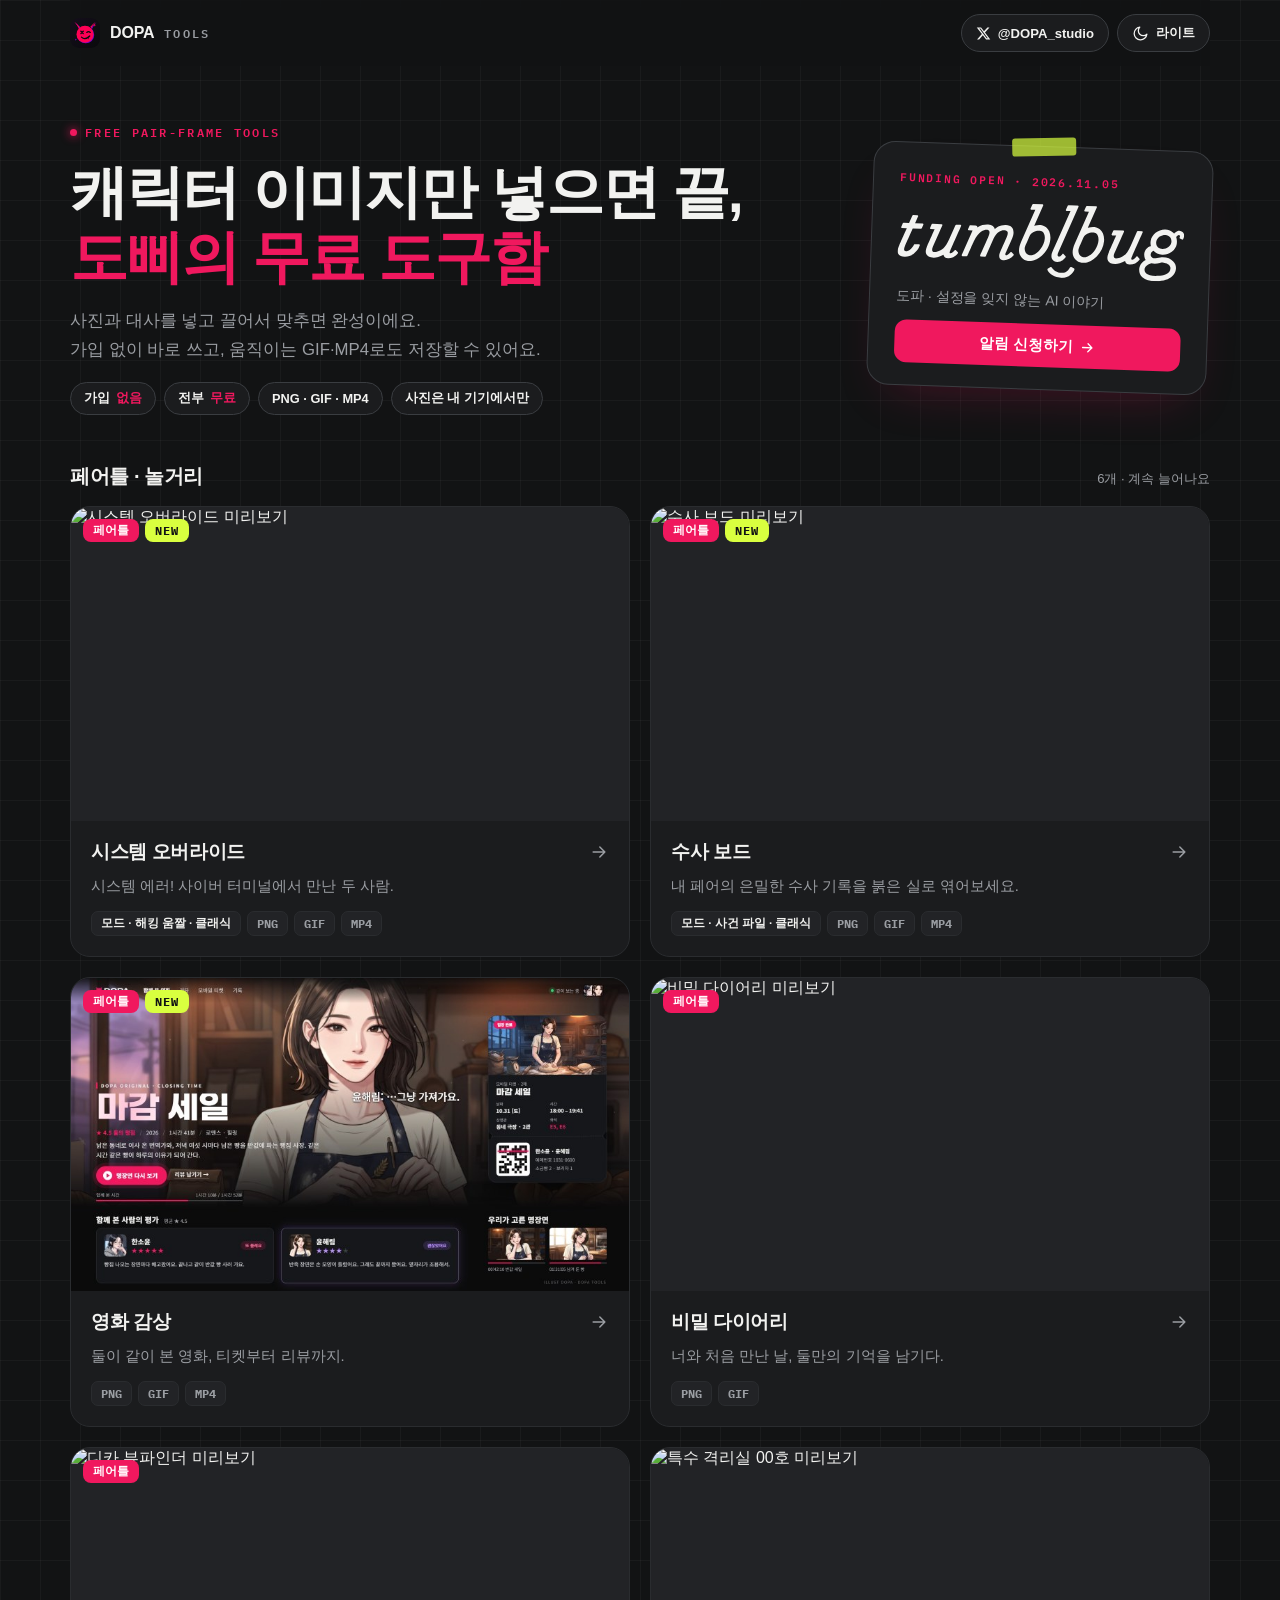
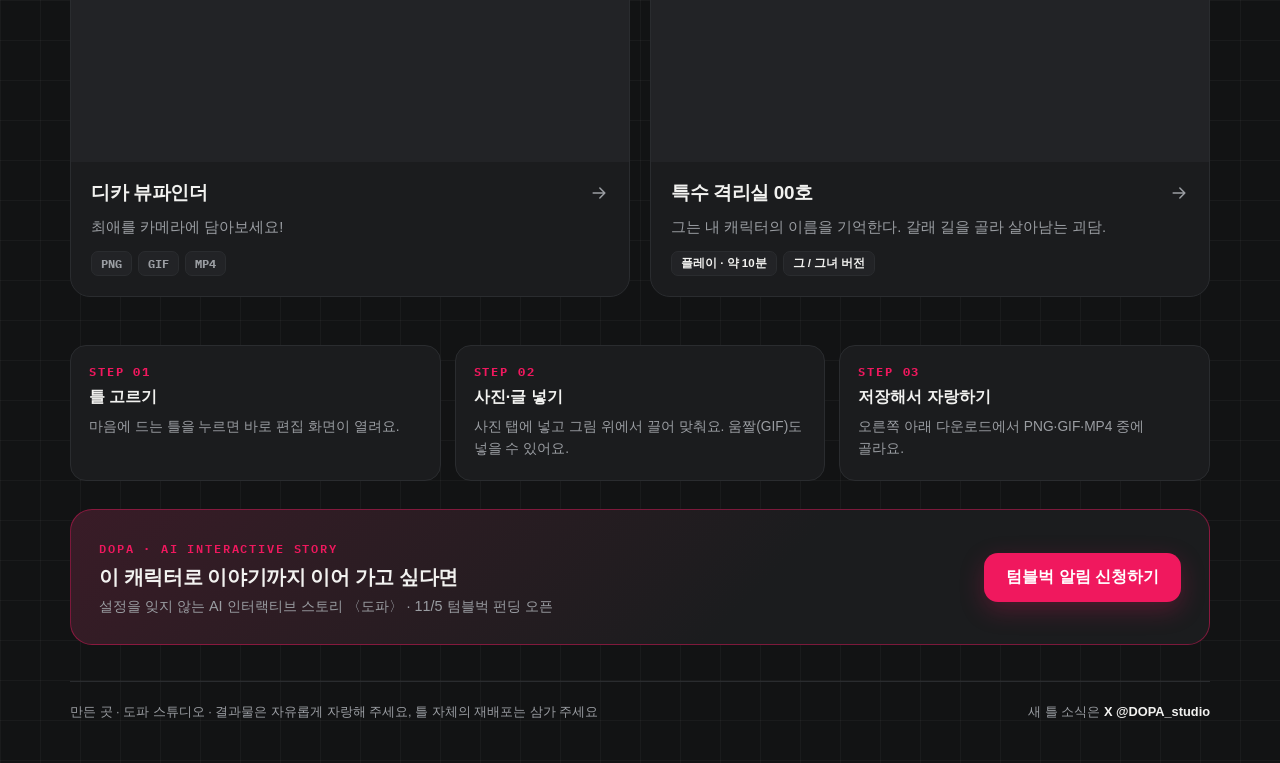
==== commit 3e129c84: "New-design thumbnails for override/board/movie; hub ignores ?from= when merging sheet rows Co-Author" ====
--- a/index.html
+++ b/index.html
@@ -183,7 +183,7 @@
 ];
 // 시트에 아직 줄이 없는 새 틀 (시트 '링크' 탭에 줄을 넣으면 그 줄이 대신 쓰인다)
 const LOCAL = [
-  { t: "영화 감상", d: "둘이 같이 본 영화, 티켓부터 리뷰까지.", i: "/movie/thumb.png", l: "/movie/", g: "페어틀", o: 5 },
+  { t: "영화 감상", d: "둘이 같이 본 영화, 티켓부터 리뷰까지.", i: "/movie/thumb.jpg", l: "/movie/", g: "페어틀", o: 5 },
   { t: "특수 격리실 00호", d: "그는 내 캐릭터의 이름을 기억한다. 갈래 길을 골라 살아남는 괴담.", i: "https://dopa-survival.vercel.app/og.png", l: "https://dopa-survival.vercel.app/?from=tools", g: "", o: 6 },
 ];
 // 옛 개별 사이트 주소 → 이 사이트 안의 주소
@@ -231,7 +231,8 @@
   }).join("");
 }
 
-const withLocal = (list) => list.concat(LOCAL.filter((x) => !list.some((y) => local(y.l) === x.l)));
+const same = (a, b) => { try { const x = new URL(a, location.href), y = new URL(b, location.href); return (MOVED[x.host] || x.host + x.pathname) === (MOVED[y.host] || y.host + y.pathname) || local(a) === local(b); } catch (e) { return a === b; } };   // 주소 뒤 ?from= 은 무시
+const withLocal = (list) => list.concat(LOCAL.filter((x) => !list.some((y) => same(y.l, x.l))));
 render(withLocal(FALLBACK));
 fetch(SHEET).then((r) => (r.ok ? r.text() : Promise.reject(r.status))).then((t) => {
   const [head, ...rows] = csv(t); const ix = (k) => head.findIndex((h) => h.trim() === k);
@@ -246,10 +247,16 @@
 setMode(document.documentElement.dataset.mode || "night");
 document.getElementById("mode").addEventListener("click", () => setMode(document.documentElement.dataset.mode === "night" ? "light" : "night"));
 
+// 숫자 세기: 도구 편집 화면(shell.js)과 같은 survival_events 표 · ep=hub · start = 도구 카드 누름(scene = 도구)
+const T_SB = "https://qytikqvngyvrszjygbbn.supabase.co", T_PK = "sb_publishable_h-nZS3_gVKpcLxgowjGK_Q_mr4bFXAp";
+const tsrc = (() => { try { const q = new URLSearchParams(location.search).get("from"); const r = document.referrer ? new URL(document.referrer).host : ""; const v = q || (/t\.co$|x\.com$|twitter\.com$/.test(r) ? "x" : /threads/.test(r) ? "threads" : r && r !== location.host ? r : ""); if (v) sessionStorage.setItem("dopa_tools_src", v.slice(0, 40)); return sessionStorage.getItem("dopa_tools_src") || "direct"; } catch (e) { return "direct"; } })();
+const tsid = (() => { try { let v = sessionStorage.getItem("dopa_tools_sid"); if (!v) { v = Math.random().toString(36).slice(2, 12); sessionStorage.setItem("dopa_tools_sid", v); } return v; } catch (e) { return ""; } })();
+function track(ev, extra) { if (/localhost|127\.0\.0\.1/.test(location.host)) return; try { fetch(`${T_SB}/rest/v1/survival_events`, { method: "POST", keepalive: true, headers: { apikey: T_PK, "Content-Type": "application/json", Prefer: "return=minimal" }, body: JSON.stringify(Object.assign({ ev, ep: "hub", sid: tsid, src: tsrc }, extra || {})) }).catch(() => {}); } catch (e) {} }
+track("view");
 document.addEventListener("click", (e) => {
   const a = e.target.closest("a"); if (!a) return;
-  if (a.dataset.tool) window.va("event", { name: "tool", data: { tool: a.dataset.tool } });
-  else if (a.classList.contains("tb")) window.va("event", { name: "tumblbug" });
+  if (a.dataset.tool) track("start", { scene: (local(a.getAttribute("href")).replace(/\//g, "") || "ext").slice(0, 10) });
+  else if (a.classList.contains("tb")) track("tumblbug");
 });
 </script>
 </body>
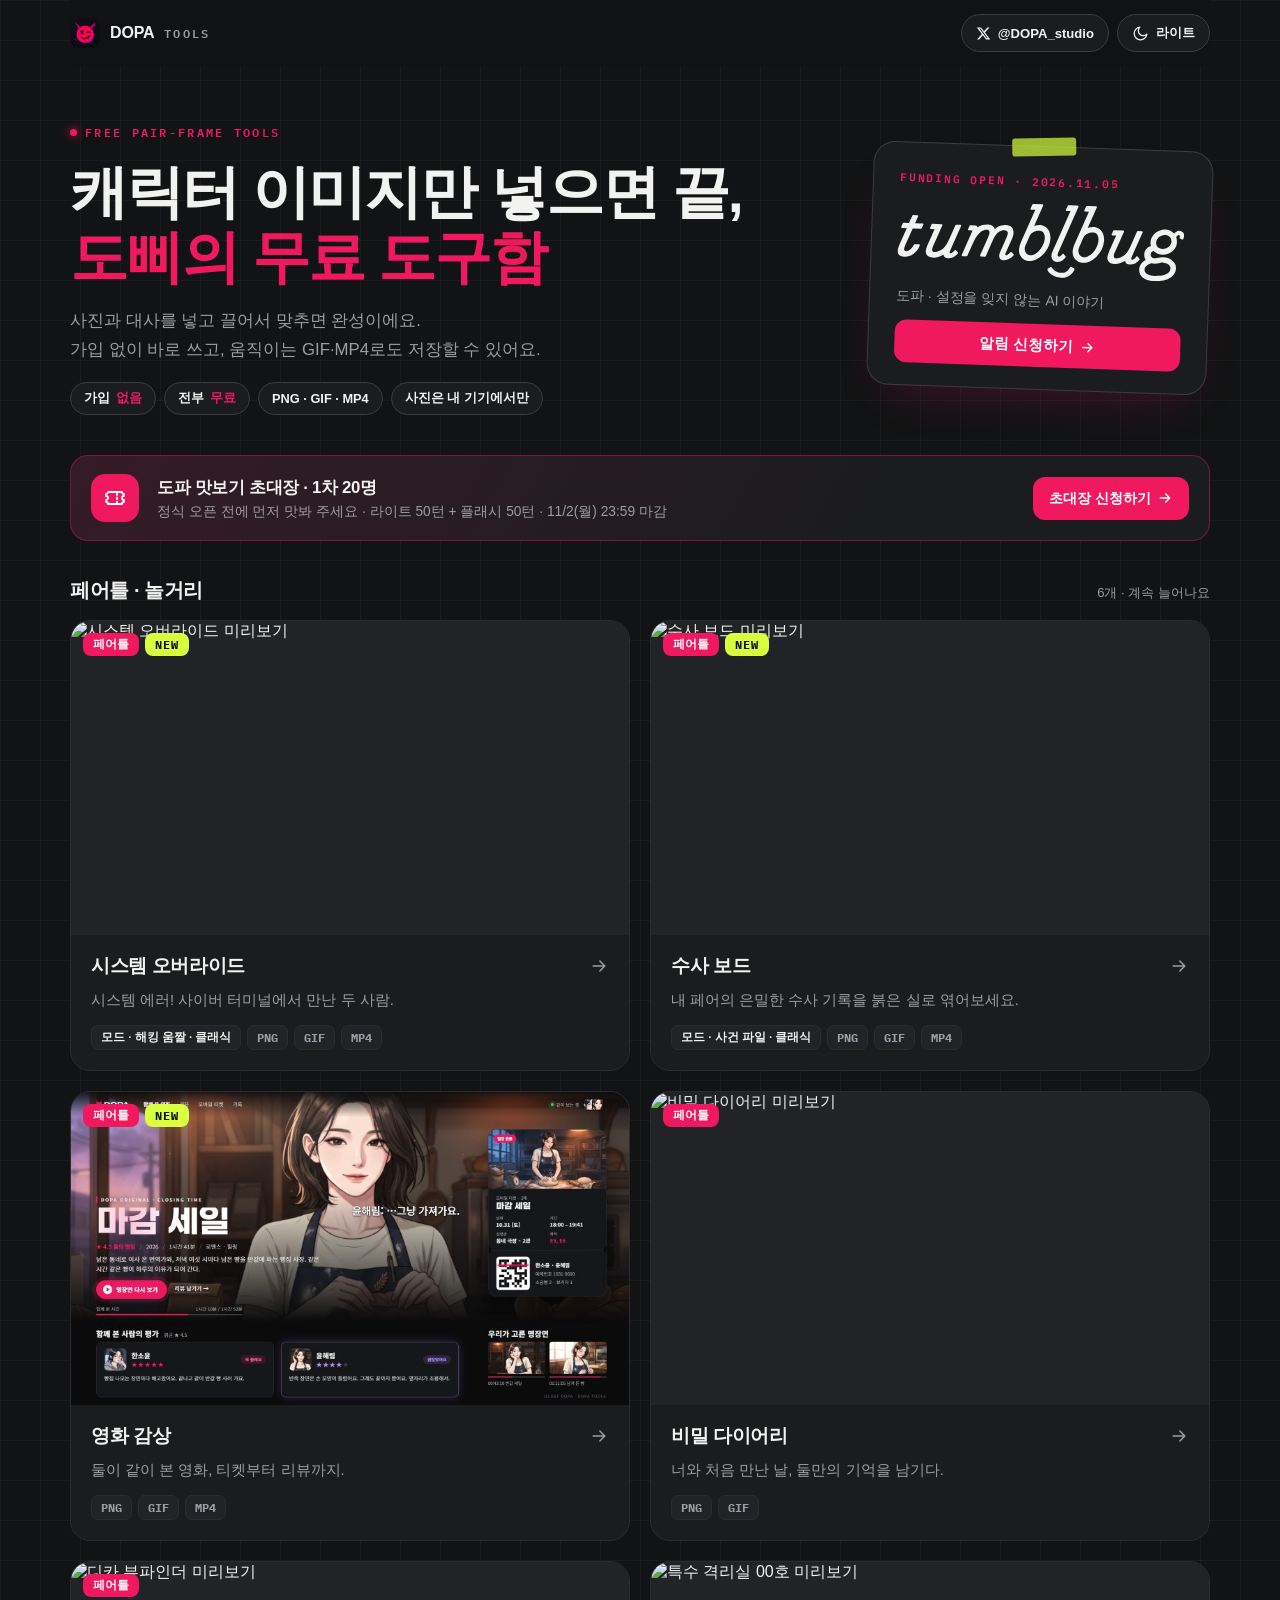
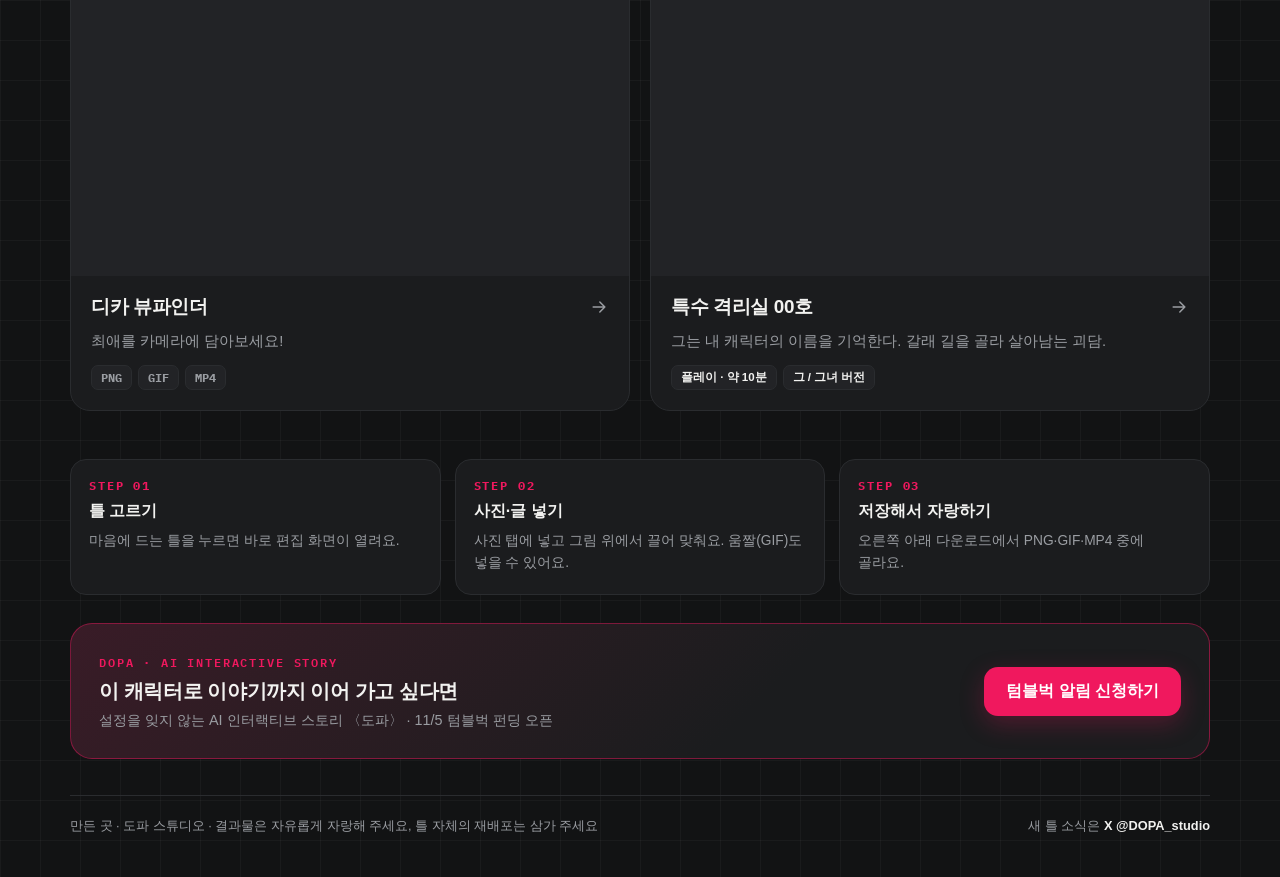
==== commit 953f24be: "맛보기 초대장: 첫 화면 띠·도구함 뒤로가기·OG 이미지·도파 색 반영 Co-Authored-By: Claude Opus 5.5 <noreply@anthropic.com>" ====
--- a/index.html
+++ b/index.html
@@ -68,6 +68,16 @@
 .chips { display:flex; flex-wrap:wrap; gap:8px; }
 .chip { display:inline-flex; align-items:center; gap:6px; padding:7px 13px; border-radius:999px; border:1px solid var(--border2); background:var(--panel); font-size:.8rem; font-weight:700; }
 .chip b { color:var(--accent); }
+/* 맛보기 초대장 띠 (10/29) */
+.inv { display:flex; align-items:center; gap:18px; margin:0 0 36px; padding:18px 20px; border-radius:18px; border:1px solid color-mix(in srgb, var(--accent) 40%, transparent); background:linear-gradient(120deg, color-mix(in srgb, var(--accent) 12%, var(--panel)), var(--panel) 70%); transition:transform .2s, border-color .2s; }
+.inv:hover { transform:translateY(-2px); border-color:var(--accent); }
+.inv-ic { flex:none; width:48px; height:48px; border-radius:14px; display:grid; place-items:center; background:var(--accent); color:#fff; }
+.inv-ic svg { width:24px; height:24px; fill:none; stroke:currentColor; stroke-width:1.8; stroke-linecap:round; stroke-linejoin:round; }
+.inv-tx { display:flex; flex-direction:column; gap:4px; min-width:0; flex:1; }
+.inv-tx strong { font-size:1.05rem; letter-spacing:-.02em; word-break:keep-all; }
+.inv-tx span { color:var(--muted); font-size:.86rem; word-break:keep-all; }
+.inv-go { flex:none; display:inline-flex; align-items:center; gap:6px; padding:12px 16px; border-radius:12px; background:var(--accent); color:#fff; font-weight:800; font-size:.9rem; white-space:nowrap; }
+.inv-go svg { width:16px; height:16px; fill:none; stroke:currentColor; stroke-width:2; stroke-linecap:round; stroke-linejoin:round; }
 
 .sec-h { display:flex; align-items:baseline; justify-content:space-between; gap:12px; margin:8px 0 16px; }
 .sec-h h2 { margin:0; font-size:1.25rem; font-weight:800; letter-spacing:-.02em; }
@@ -123,6 +133,8 @@
   .grid, .how { grid-template-columns:minmax(0, 1fr); }
   .top .x-link span { display:none; }
   .cta { padding:22px; }
+  .inv { flex-wrap:wrap; gap:14px; padding:16px; }
+  .inv-go { width:100%; justify-content:center; }
 }
 </style>
 </head>
@@ -143,7 +155,7 @@
     <p class="lead">사진과 대사를 넣고 끌어서 맞추면 완성이에요.<br>가입 없이 바로 쓰고, <span class="nb">움직이는 GIF·MP4</span>로도 <span class="nb">저장할 수 있어요.</span></p>
     <div class="chips"><span class="chip">가입 <b>없음</b></span><span class="chip">전부 <b>무료</b></span><span class="chip">PNG · GIF · MP4</span><span class="chip">사진은 내 기기에서만</span></div>
     </div>
-    <a class="tb-card tb" href="https://tumblbug.com/dopastudio" target="_blank" rel="noopener" aria-label="텀블벅에서 도파 펀딩 알림 신청하기">
+    <a class="tb-card tb" href="https://tum.bg/x22BGi" target="_blank" rel="noopener" aria-label="텀블벅에서 도파 펀딩 알림 신청하기">
       <span class="tb-k mono">FUNDING OPEN · 2026.11.05</span>
       <svg class="tb-logo" role="img" aria-label="tumblbug" viewBox="0 0 811 208" fill="none" xmlns="http://www.w3.org/2000/svg"><path d="M68.5103 67.0749H46.9539L54.9823 47.1166C55.5746 45.6313 54.4841 44.0237 52.8859 44.0237H40.7587C39.8374 44.0237 39.0101 44.5878 38.6623 45.4339L29.957 67.0749H14.2856C13.3643 67.0749 12.537 67.6295 12.1986 68.485L8.03393 78.7697C7.43227 80.255 8.52278 81.872 10.1209 81.872H24.025C24.025 81.872 10.1397 116.082 4.54617 130.325C-1.0474 144.567 -0.868773 151.655 3.22065 156.854C6.39817 160.887 12.1986 162.899 20.4526 162.871C34.3472 162.814 45.3934 156.976 54.9823 144.379C58.9213 139.199 61.0083 133.079 62.4655 129.478C63.0672 127.993 61.9767 126.376 60.3691 126.376H48.3641C47.471 126.376 46.6719 126.865 46.3147 127.692C44.6131 131.622 38.8033 143.223 28.2836 146.494C18.1682 149.644 16.1658 143.298 20.7628 131.885C25.3599 120.472 40.8715 81.8814 40.8715 81.8814H64.3833C65.3046 81.8814 66.1319 81.3173 66.4797 80.4618L70.5973 70.1772C71.199 68.6919 70.1085 67.0749 68.5103 67.0749Z" fill="currentColor"></path><path d="M329.283 145.319L323.587 139.584C322.609 138.606 320.982 138.71 320.174 139.838C316.771 144.538 309.372 150.809 306.787 148.355C305.085 146.748 305.424 145.93 308.479 138.334C311.281 131.377 316.79 117.661 323.502 100.965C330.797 82.8304 327.779 63.2482 304.409 63.2482C287.252 63.2482 277.165 72.3201 273.827 75.9207C271.947 68.8887 265.742 63.2482 254.405 63.2482C243.97 63.2576 235.217 64.8745 223.523 73.185C224.688 70.2613 223.043 67.0838 218.399 67.0838H203.743C202.822 67.0838 201.985 67.6102 201.647 68.4657L197.538 78.8068C196.946 80.2921 197.971 81.8997 199.569 81.8997H210.634L182.29 152.482C181.688 153.967 182.732 155.584 184.33 155.584H196.297C197.209 155.584 198.037 155.03 198.385 154.193C198.385 154.193 212.552 118.798 215.739 111.306C229.803 78.2051 248.379 77.4906 252.938 78.4495C263.712 80.7058 257.629 94.1773 252.788 106.06C252.788 106.07 252.797 106.06 252.807 106.07C247.194 119.974 237.549 144.021 234.484 151.692C233.892 153.178 234.992 154.767 236.59 154.767H248.586C249.507 154.767 250.334 154.212 250.682 153.356L271.374 101.877C281.132 79.8503 295.487 76.3437 304.785 78.4495C316.038 80.9972 308.855 95.4841 303.938 107.762C297.433 124.007 296.201 127.222 291.266 139.443C284.093 157.22 293.043 162.889 302.143 162.889C311.675 162.889 323.295 157.831 329.603 148.195C330.139 147.33 330.007 146.042 329.283 145.319Z" fill="currentColor"></path><path d="M177.787 70.1398C178.389 68.6544 177.28 67.0845 175.681 67.0845H163.658C162.736 67.0845 161.909 67.6485 161.561 68.4946L145.213 109.144C135.765 132.647 126.185 142.132 109.264 146.325C96.8732 149.399 96.3374 140.252 99.7499 131.904C103.642 122.4 119.934 81.75 124.587 70.1774C125.18 68.6921 124.089 67.0845 122.491 67.0845H96.1212C95.1999 67.0845 94.3726 67.6391 94.0247 68.4946L89.8789 78.7887C89.2773 80.274 90.3678 81.8816 91.9659 81.891L102.984 81.9004C102.984 81.9004 86.4852 122.917 84.0503 128.98C81.0326 136.501 77.5825 148.083 82.612 154.617C86.5228 159.693 91.5241 162.89 102.965 162.89C109.941 162.89 119.971 159.223 130.547 153.329C131.76 160.323 137.843 162.89 143.925 162.89C153.467 162.89 165.096 157.823 171.404 148.168C171.987 147.275 171.818 146.062 171.075 145.31L165.387 139.585C164.41 138.598 162.812 138.71 161.994 139.829C158.591 144.53 152.8 150.123 148.964 148.506C147.037 147.698 147.563 145.329 150.318 138.353C151.681 134.959 173.651 80.3962 177.787 70.1398Z" fill="currentColor"></path><path d="M693.12 70.1398C693.722 68.6544 692.612 67.0845 691.014 67.0845H678.99C678.069 67.0845 677.242 67.6485 676.894 68.4946L660.545 109.144C651.098 132.647 641.518 142.132 624.596 146.325C612.206 149.399 611.67 140.252 615.082 131.904C618.974 122.4 635.266 81.75 639.92 70.1774C640.512 68.6921 639.422 67.0845 637.823 67.0845H611.454C610.532 67.0845 609.705 67.6391 609.357 68.4946L605.211 78.7887C604.61 80.274 605.7 81.8816 607.298 81.891L618.316 81.9004C618.316 81.9004 601.818 122.917 599.383 128.98C596.365 136.501 592.915 148.083 597.945 154.617C601.855 159.693 606.857 162.89 618.298 162.89C625.273 162.89 635.304 159.223 645.88 153.329C647.093 160.323 653.175 162.89 659.258 162.89C668.8 162.89 680.429 157.823 686.737 148.168C687.319 147.275 687.15 146.062 686.408 145.31L680.72 139.585C679.742 138.598 678.144 138.71 677.336 139.829C673.933 144.53 668.141 150.123 664.306 148.506C662.379 147.698 662.896 145.329 665.66 138.353C667.013 134.959 688.983 80.3962 693.12 70.1398Z" fill="currentColor"></path><path d="M418.79 65.7494C403.448 54.1487 384.693 62.9949 384.693 62.9949L408.393 3.91931C408.985 2.43395 407.894 0.816995 406.287 0.826396L379.71 0.920404C378.789 0.920404 377.971 1.48446 377.623 2.33055L372.904 14.0441C372.302 15.5295 373.402 17.1465 375 17.1465L386.47 17.1089L349.956 107.753C339.361 134.076 344.607 147.651 356.067 156.732C368.175 166.33 383.161 161.818 387.842 160.21C411.175 152.238 430.57 125.361 431.999 99.0382C432.751 84.7958 427.937 72.6685 418.79 65.7494ZM366.389 142.743C362.309 139.378 357.675 130.071 361.745 119.946C366.004 109.36 373.628 90.3424 373.628 90.3424C379.08 76.8802 401.088 72.4899 409.182 78.4501C414.09 82.0601 416.562 89.3082 416.083 98.164C415.002 118.169 400.016 139.885 383.349 145.592C381.365 146.269 373.299 148.44 366.389 142.743Z" fill="currentColor"></path><path d="M458.424 147.34C451.712 147.04 454.25 138.992 455.679 135.589L508.625 3.91942C509.227 2.43407 508.127 0.817109 506.529 0.82651L479.953 0.911115C479.031 0.911115 478.213 1.47517 477.866 2.32126L473.146 14.0349C472.545 15.5202 473.644 17.1372 475.243 17.1372L486.392 17.0996L449.879 107.744C445.131 119.542 438.833 135.288 438.833 135.288C438.419 136.464 433.634 148.346 439.763 155.999C442.997 160.041 447.106 162.89 453.837 162.89C466.124 162.89 474.34 152.624 477.076 148.628C477.687 147.735 477.555 146.541 476.794 145.78L470.758 139.763C469.762 138.776 468.107 138.908 467.318 140.074C465.353 142.941 461.724 147.491 458.424 147.34Z" fill="currentColor"></path><path d="M571.151 65.7496C555.809 54.1488 537.054 62.9951 537.054 62.9951L560.754 3.91942C561.346 2.43407 560.255 0.817109 558.648 0.82651L532.175 0.920518C531.253 0.920518 530.435 1.48458 530.088 2.33066L525.368 14.0443C524.767 15.5296 525.867 17.1466 527.465 17.1466L538.586 17.109L502.073 107.753C491.478 134.076 496.959 147.651 508.418 156.732C520.527 166.33 535.512 161.818 540.194 160.21C563.527 152.238 582.921 125.361 584.35 99.0384C585.111 84.7959 580.298 72.6687 571.151 65.7496ZM518.759 142.743C514.679 139.378 510.045 130.071 514.115 119.946C518.374 109.361 525.998 90.3425 525.998 90.3425C531.451 76.8803 553.458 72.49 561.553 78.4502C566.46 82.0602 568.932 89.3084 568.453 98.1641C567.372 118.169 552.387 139.886 535.719 145.592C533.735 146.269 525.669 148.44 518.759 142.743Z" fill="currentColor"></path><path d="M495.671 176.182C493.02 174.819 490.688 175.674 489.805 177.667C487.342 183.261 481.09 193.066 467.515 193.132C453.508 193.197 444.097 186.626 439.519 179.547C438.344 177.733 435.975 177.141 434.189 178.363L428.322 182.405C426.705 183.524 426.188 185.695 427.175 187.397C433.145 197.653 447.698 207.553 466.678 207.553C489.109 207.553 498.961 193.038 503.004 183.984C503.822 182.142 503.107 179.998 501.311 179.077L495.671 176.182Z" fill="currentColor"></path><path d="M803.346 63.9901C791.623 58.0957 782.344 70.8904 782.335 70.8998C782.335 70.8998 773.93 59.8254 756.698 59.8254C737.304 59.8254 718.634 75.0268 716.481 93.6783C715.87 98.9805 716.359 103.878 717.571 108.165C715.494 108.889 706.591 112.405 702.426 120.612C695.714 133.839 702.426 146.324 704.147 148.166C690.036 156.279 686.511 168.557 686.746 176.463C687 185.084 690.337 192.454 696.4 197.775C705.369 205.644 718.85 207.872 731.24 207.872C735.461 207.872 739.56 207.609 743.321 207.233C785.71 202.899 791.219 178.56 790.946 168.303C790.739 160.651 788.285 155.33 782.523 149.717C773.893 141.313 762.856 137.365 745.436 139.508C736.054 140.664 729.153 144.415 722.93 141.294C718.004 138.822 716.265 133.04 719.405 126.657C720.589 124.25 723.983 122.21 725.421 121.552C731.673 128.029 739.4 131.245 750.334 131.583C768.487 132.156 788.53 118.516 790.73 99.6855C792.102 87.9249 788.257 80.3289 788.257 80.3289C788.267 80.3195 796.135 70.1007 798.88 76.4746C799.388 77.6497 798.739 79.6803 798.119 81.175C797.668 82.2655 798.166 83.5159 799.219 84.0329L805.235 86.9754C806.373 87.5301 807.736 87.0506 808.272 85.9037C810.491 81.222 814.495 69.6025 803.346 63.9901ZM775.162 168.002C776.798 185.874 754.169 190.649 741.723 191.994C708.274 195.594 701.966 182.32 701.956 175.598C701.947 167.607 710.041 160.463 720.711 157.238C727.264 158.583 735.424 158.46 744.928 155.208C748.219 154.079 751.725 153.703 755.185 154.098C762.696 154.963 774.231 157.924 775.162 168.002ZM775.218 96.4328C774.005 106.83 763.373 115.658 750.353 115.658C740.698 115.658 730.394 108.626 732.453 95.2107C734.568 81.4289 749.234 75.1584 758.428 75.7977C769.249 76.5498 776.619 84.409 775.218 96.4328Z" fill="currentColor"></path></svg>
       <span class="tb-t">도파 · 설정을 잊지 않는 AI 이야기</span>
@@ -151,6 +163,12 @@
     </a>
   </section>
 
+  <a class="inv" href="/invite/" aria-label="도파 맛보기 초대장 신청 페이지 열기">
+    <span class="inv-ic"><svg viewBox="0 0 24 24" aria-hidden="true"><path d="M3 8a2 2 0 0 0 2-2h14a2 2 0 0 0 2 2v2a2 2 0 0 0 0 4v2a2 2 0 0 0-2 2H5a2 2 0 0 0-2-2v-2a2 2 0 0 0 0-4z"/><path d="M14 7v10" stroke-dasharray="2 2.4"/></svg></span>
+    <span class="inv-tx"><strong>도파 맛보기 초대장 · 1차 20명</strong><span>정식 오픈 전에 먼저 맛봐 주세요 · 라이트 50턴 + 플래시 50턴 · 11/2(월) 23:59 마감</span></span>
+    <span class="inv-go">초대장 신청하기 <svg viewBox="0 0 24 24" aria-hidden="true"><path d="M5 12h14M13 6l6 6-6 6"/></svg></span>
+  </a>
+
   <div class="sec-h"><h2>페어틀 · 놀거리</h2><span id="count"></span></div>
   <main class="grid" id="grid" aria-live="polite"></main>
 
@@ -162,7 +180,7 @@
 
   <section class="cta">
     <div><span class="k mono">DOPA · AI INTERACTIVE STORY</span><strong>이 캐릭터로 이야기까지 이어 가고 싶다면</strong><p>설정을 잊지 않는 AI 인터랙티브 스토리 〈도파〉 · 11/5 텀블벅 펀딩 오픈</p></div>
-    <a class="btn tb" href="https://tumblbug.com/dopastudio" target="_blank" rel="noopener">텀블벅 알림 신청하기</a>
+    <a class="btn tb" href="https://tum.bg/x22BGi" target="_blank" rel="noopener">텀블벅 알림 신청하기</a>
   </section>
 
   <footer>
@@ -257,6 +275,7 @@
   const a = e.target.closest("a"); if (!a) return;
   if (a.dataset.tool) track("start", { scene: (local(a.getAttribute("href")).replace(/\//g, "") || "ext").slice(0, 10) });
   else if (a.classList.contains("tb")) track("tumblbug");
+  else if (a.classList.contains("inv")) track("invite");
 });
 </script>
 </body>
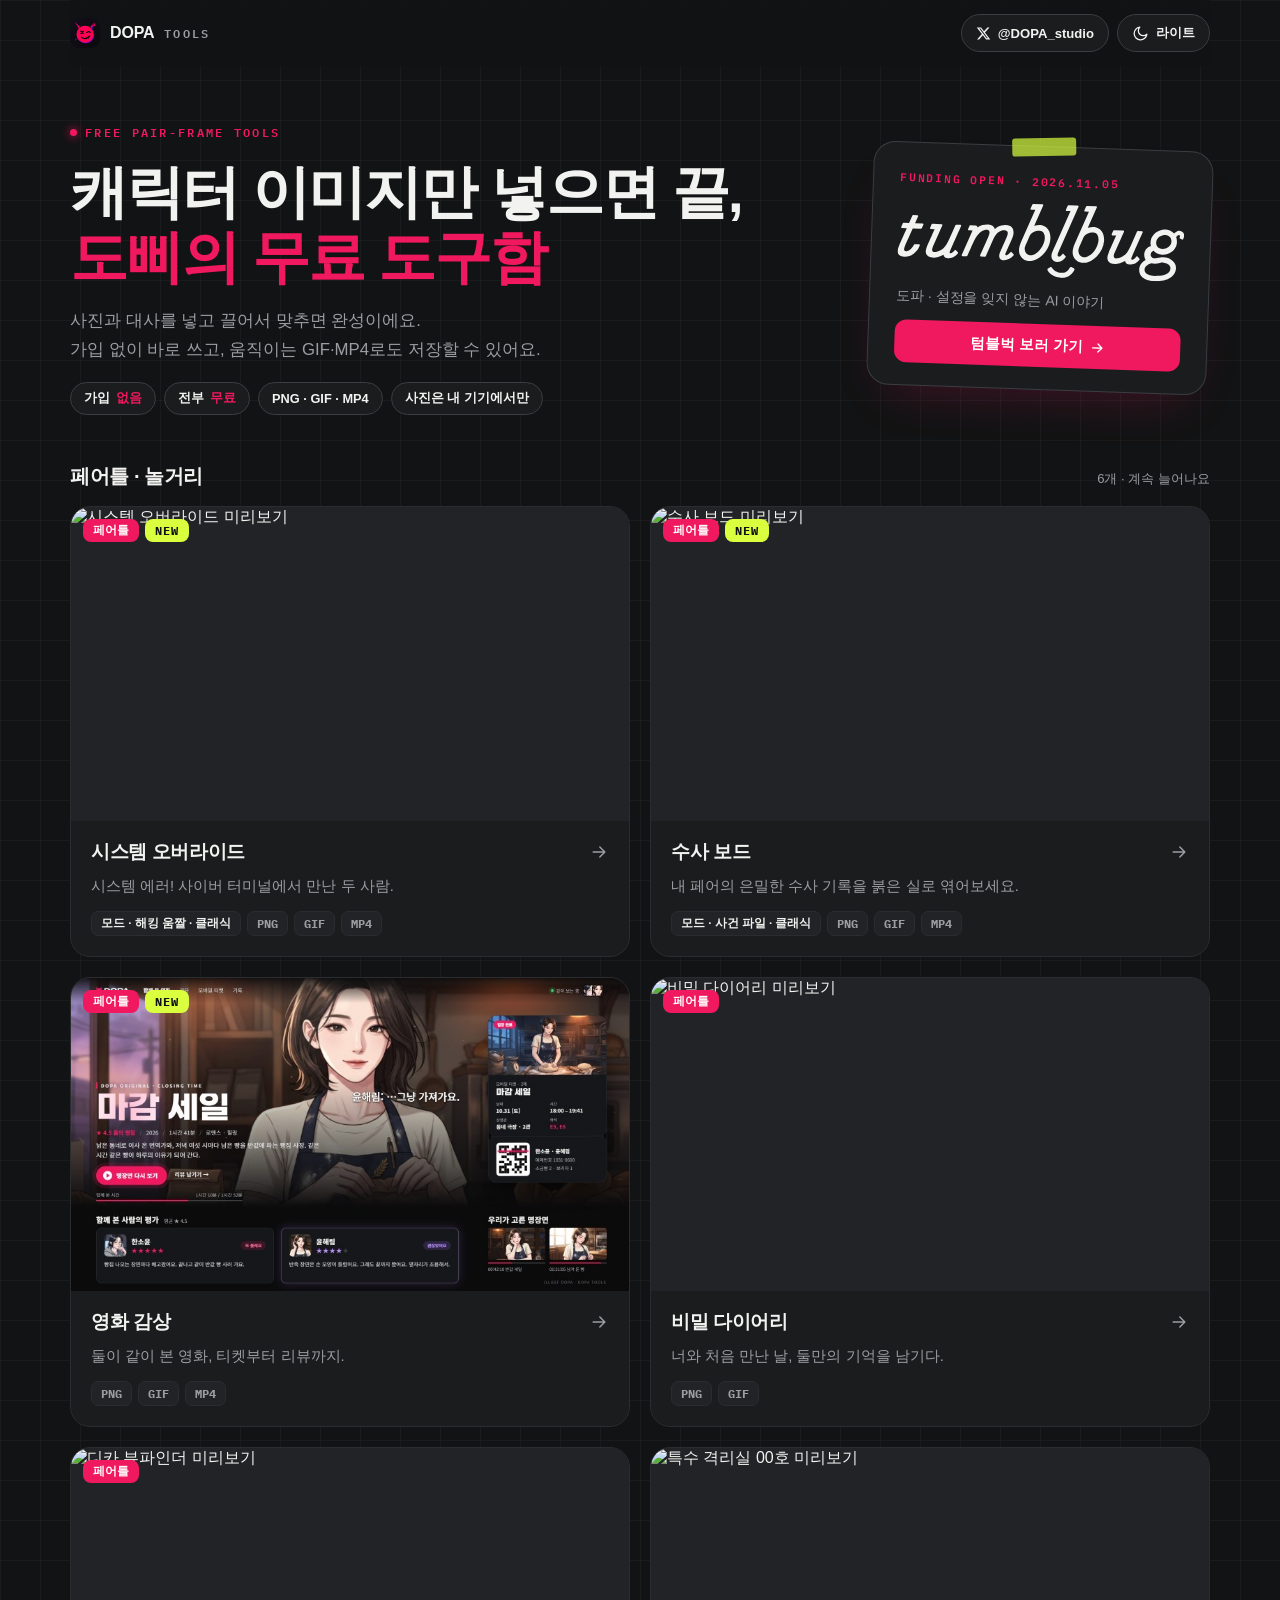
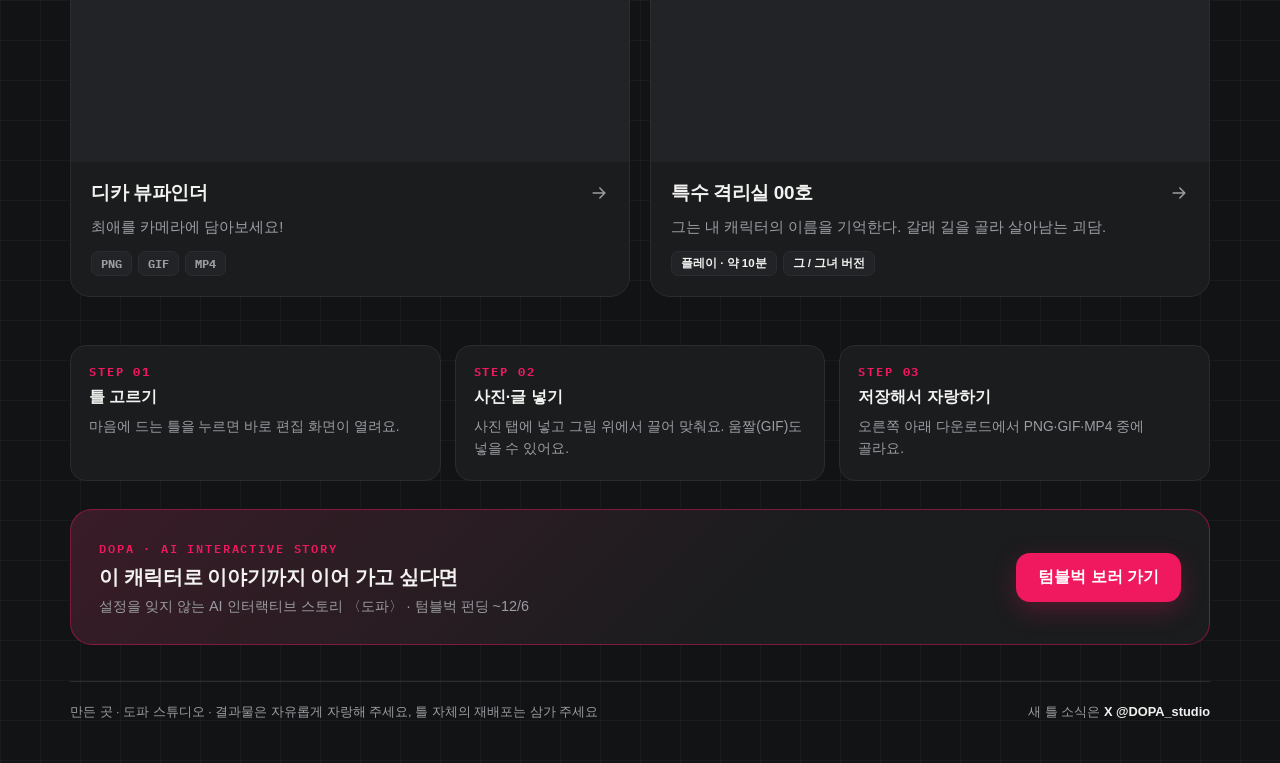
==== commit d6a6e5ac: "펀딩 오픈 대비 문구 교체: 알림 신청 → 텀블벅 펀딩 ~12/6, 맛보기 신청 마감 처리 Co-Authored-By: Claude Opus 5.5 <noreply@anthropi" ====
--- a/index.html
+++ b/index.html
@@ -155,19 +155,13 @@
     <p class="lead">사진과 대사를 넣고 끌어서 맞추면 완성이에요.<br>가입 없이 바로 쓰고, <span class="nb">움직이는 GIF·MP4</span>로도 <span class="nb">저장할 수 있어요.</span></p>
     <div class="chips"><span class="chip">가입 <b>없음</b></span><span class="chip">전부 <b>무료</b></span><span class="chip">PNG · GIF · MP4</span><span class="chip">사진은 내 기기에서만</span></div>
     </div>
-    <a class="tb-card tb" href="https://tum.bg/x22BGi" target="_blank" rel="noopener" aria-label="텀블벅에서 도파 펀딩 알림 신청하기">
+    <a class="tb-card tb" href="https://tum.bg/x22BGi" target="_blank" rel="noopener" aria-label="텀블벅에서 도파 펀딩 보러 가기">
       <span class="tb-k mono">FUNDING OPEN · 2026.11.05</span>
       <svg class="tb-logo" role="img" aria-label="tumblbug" viewBox="0 0 811 208" fill="none" xmlns="http://www.w3.org/2000/svg"><path d="M68.5103 67.0749H46.9539L54.9823 47.1166C55.5746 45.6313 54.4841 44.0237 52.8859 44.0237H40.7587C39.8374 44.0237 39.0101 44.5878 38.6623 45.4339L29.957 67.0749H14.2856C13.3643 67.0749 12.537 67.6295 12.1986 68.485L8.03393 78.7697C7.43227 80.255 8.52278 81.872 10.1209 81.872H24.025C24.025 81.872 10.1397 116.082 4.54617 130.325C-1.0474 144.567 -0.868773 151.655 3.22065 156.854C6.39817 160.887 12.1986 162.899 20.4526 162.871C34.3472 162.814 45.3934 156.976 54.9823 144.379C58.9213 139.199 61.0083 133.079 62.4655 129.478C63.0672 127.993 61.9767 126.376 60.3691 126.376H48.3641C47.471 126.376 46.6719 126.865 46.3147 127.692C44.6131 131.622 38.8033 143.223 28.2836 146.494C18.1682 149.644 16.1658 143.298 20.7628 131.885C25.3599 120.472 40.8715 81.8814 40.8715 81.8814H64.3833C65.3046 81.8814 66.1319 81.3173 66.4797 80.4618L70.5973 70.1772C71.199 68.6919 70.1085 67.0749 68.5103 67.0749Z" fill="currentColor"></path><path d="M329.283 145.319L323.587 139.584C322.609 138.606 320.982 138.71 320.174 139.838C316.771 144.538 309.372 150.809 306.787 148.355C305.085 146.748 305.424 145.93 308.479 138.334C311.281 131.377 316.79 117.661 323.502 100.965C330.797 82.8304 327.779 63.2482 304.409 63.2482C287.252 63.2482 277.165 72.3201 273.827 75.9207C271.947 68.8887 265.742 63.2482 254.405 63.2482C243.97 63.2576 235.217 64.8745 223.523 73.185C224.688 70.2613 223.043 67.0838 218.399 67.0838H203.743C202.822 67.0838 201.985 67.6102 201.647 68.4657L197.538 78.8068C196.946 80.2921 197.971 81.8997 199.569 81.8997H210.634L182.29 152.482C181.688 153.967 182.732 155.584 184.33 155.584H196.297C197.209 155.584 198.037 155.03 198.385 154.193C198.385 154.193 212.552 118.798 215.739 111.306C229.803 78.2051 248.379 77.4906 252.938 78.4495C263.712 80.7058 257.629 94.1773 252.788 106.06C252.788 106.07 252.797 106.06 252.807 106.07C247.194 119.974 237.549 144.021 234.484 151.692C233.892 153.178 234.992 154.767 236.59 154.767H248.586C249.507 154.767 250.334 154.212 250.682 153.356L271.374 101.877C281.132 79.8503 295.487 76.3437 304.785 78.4495C316.038 80.9972 308.855 95.4841 303.938 107.762C297.433 124.007 296.201 127.222 291.266 139.443C284.093 157.22 293.043 162.889 302.143 162.889C311.675 162.889 323.295 157.831 329.603 148.195C330.139 147.33 330.007 146.042 329.283 145.319Z" fill="currentColor"></path><path d="M177.787 70.1398C178.389 68.6544 177.28 67.0845 175.681 67.0845H163.658C162.736 67.0845 161.909 67.6485 161.561 68.4946L145.213 109.144C135.765 132.647 126.185 142.132 109.264 146.325C96.8732 149.399 96.3374 140.252 99.7499 131.904C103.642 122.4 119.934 81.75 124.587 70.1774C125.18 68.6921 124.089 67.0845 122.491 67.0845H96.1212C95.1999 67.0845 94.3726 67.6391 94.0247 68.4946L89.8789 78.7887C89.2773 80.274 90.3678 81.8816 91.9659 81.891L102.984 81.9004C102.984 81.9004 86.4852 122.917 84.0503 128.98C81.0326 136.501 77.5825 148.083 82.612 154.617C86.5228 159.693 91.5241 162.89 102.965 162.89C109.941 162.89 119.971 159.223 130.547 153.329C131.76 160.323 137.843 162.89 143.925 162.89C153.467 162.89 165.096 157.823 171.404 148.168C171.987 147.275 171.818 146.062 171.075 145.31L165.387 139.585C164.41 138.598 162.812 138.71 161.994 139.829C158.591 144.53 152.8 150.123 148.964 148.506C147.037 147.698 147.563 145.329 150.318 138.353C151.681 134.959 173.651 80.3962 177.787 70.1398Z" fill="currentColor"></path><path d="M693.12 70.1398C693.722 68.6544 692.612 67.0845 691.014 67.0845H678.99C678.069 67.0845 677.242 67.6485 676.894 68.4946L660.545 109.144C651.098 132.647 641.518 142.132 624.596 146.325C612.206 149.399 611.67 140.252 615.082 131.904C618.974 122.4 635.266 81.75 639.92 70.1774C640.512 68.6921 639.422 67.0845 637.823 67.0845H611.454C610.532 67.0845 609.705 67.6391 609.357 68.4946L605.211 78.7887C604.61 80.274 605.7 81.8816 607.298 81.891L618.316 81.9004C618.316 81.9004 601.818 122.917 599.383 128.98C596.365 136.501 592.915 148.083 597.945 154.617C601.855 159.693 606.857 162.89 618.298 162.89C625.273 162.89 635.304 159.223 645.88 153.329C647.093 160.323 653.175 162.89 659.258 162.89C668.8 162.89 680.429 157.823 686.737 148.168C687.319 147.275 687.15 146.062 686.408 145.31L680.72 139.585C679.742 138.598 678.144 138.71 677.336 139.829C673.933 144.53 668.141 150.123 664.306 148.506C662.379 147.698 662.896 145.329 665.66 138.353C667.013 134.959 688.983 80.3962 693.12 70.1398Z" fill="currentColor"></path><path d="M418.79 65.7494C403.448 54.1487 384.693 62.9949 384.693 62.9949L408.393 3.91931C408.985 2.43395 407.894 0.816995 406.287 0.826396L379.71 0.920404C378.789 0.920404 377.971 1.48446 377.623 2.33055L372.904 14.0441C372.302 15.5295 373.402 17.1465 375 17.1465L386.47 17.1089L349.956 107.753C339.361 134.076 344.607 147.651 356.067 156.732C368.175 166.33 383.161 161.818 387.842 160.21C411.175 152.238 430.57 125.361 431.999 99.0382C432.751 84.7958 427.937 72.6685 418.79 65.7494ZM366.389 142.743C362.309 139.378 357.675 130.071 361.745 119.946C366.004 109.36 373.628 90.3424 373.628 90.3424C379.08 76.8802 401.088 72.4899 409.182 78.4501C414.09 82.0601 416.562 89.3082 416.083 98.164C415.002 118.169 400.016 139.885 383.349 145.592C381.365 146.269 373.299 148.44 366.389 142.743Z" fill="currentColor"></path><path d="M458.424 147.34C451.712 147.04 454.25 138.992 455.679 135.589L508.625 3.91942C509.227 2.43407 508.127 0.817109 506.529 0.82651L479.953 0.911115C479.031 0.911115 478.213 1.47517 477.866 2.32126L473.146 14.0349C472.545 15.5202 473.644 17.1372 475.243 17.1372L486.392 17.0996L449.879 107.744C445.131 119.542 438.833 135.288 438.833 135.288C438.419 136.464 433.634 148.346 439.763 155.999C442.997 160.041 447.106 162.89 453.837 162.89C466.124 162.89 474.34 152.624 477.076 148.628C477.687 147.735 477.555 146.541 476.794 145.78L470.758 139.763C469.762 138.776 468.107 138.908 467.318 140.074C465.353 142.941 461.724 147.491 458.424 147.34Z" fill="currentColor"></path><path d="M571.151 65.7496C555.809 54.1488 537.054 62.9951 537.054 62.9951L560.754 3.91942C561.346 2.43407 560.255 0.817109 558.648 0.82651L532.175 0.920518C531.253 0.920518 530.435 1.48458 530.088 2.33066L525.368 14.0443C524.767 15.5296 525.867 17.1466 527.465 17.1466L538.586 17.109L502.073 107.753C491.478 134.076 496.959 147.651 508.418 156.732C520.527 166.33 535.512 161.818 540.194 160.21C563.527 152.238 582.921 125.361 584.35 99.0384C585.111 84.7959 580.298 72.6687 571.151 65.7496ZM518.759 142.743C514.679 139.378 510.045 130.071 514.115 119.946C518.374 109.361 525.998 90.3425 525.998 90.3425C531.451 76.8803 553.458 72.49 561.553 78.4502C566.46 82.0602 568.932 89.3084 568.453 98.1641C567.372 118.169 552.387 139.886 535.719 145.592C533.735 146.269 525.669 148.44 518.759 142.743Z" fill="currentColor"></path><path d="M495.671 176.182C493.02 174.819 490.688 175.674 489.805 177.667C487.342 183.261 481.09 193.066 467.515 193.132C453.508 193.197 444.097 186.626 439.519 179.547C438.344 177.733 435.975 177.141 434.189 178.363L428.322 182.405C426.705 183.524 426.188 185.695 427.175 187.397C433.145 197.653 447.698 207.553 466.678 207.553C489.109 207.553 498.961 193.038 503.004 183.984C503.822 182.142 503.107 179.998 501.311 179.077L495.671 176.182Z" fill="currentColor"></path><path d="M803.346 63.9901C791.623 58.0957 782.344 70.8904 782.335 70.8998C782.335 70.8998 773.93 59.8254 756.698 59.8254C737.304 59.8254 718.634 75.0268 716.481 93.6783C715.87 98.9805 716.359 103.878 717.571 108.165C715.494 108.889 706.591 112.405 702.426 120.612C695.714 133.839 702.426 146.324 704.147 148.166C690.036 156.279 686.511 168.557 686.746 176.463C687 185.084 690.337 192.454 696.4 197.775C705.369 205.644 718.85 207.872 731.24 207.872C735.461 207.872 739.56 207.609 743.321 207.233C785.71 202.899 791.219 178.56 790.946 168.303C790.739 160.651 788.285 155.33 782.523 149.717C773.893 141.313 762.856 137.365 745.436 139.508C736.054 140.664 729.153 144.415 722.93 141.294C718.004 138.822 716.265 133.04 719.405 126.657C720.589 124.25 723.983 122.21 725.421 121.552C731.673 128.029 739.4 131.245 750.334 131.583C768.487 132.156 788.53 118.516 790.73 99.6855C792.102 87.9249 788.257 80.3289 788.257 80.3289C788.267 80.3195 796.135 70.1007 798.88 76.4746C799.388 77.6497 798.739 79.6803 798.119 81.175C797.668 82.2655 798.166 83.5159 799.219 84.0329L805.235 86.9754C806.373 87.5301 807.736 87.0506 808.272 85.9037C810.491 81.222 814.495 69.6025 803.346 63.9901ZM775.162 168.002C776.798 185.874 754.169 190.649 741.723 191.994C708.274 195.594 701.966 182.32 701.956 175.598C701.947 167.607 710.041 160.463 720.711 157.238C727.264 158.583 735.424 158.46 744.928 155.208C748.219 154.079 751.725 153.703 755.185 154.098C762.696 154.963 774.231 157.924 775.162 168.002ZM775.218 96.4328C774.005 106.83 763.373 115.658 750.353 115.658C740.698 115.658 730.394 108.626 732.453 95.2107C734.568 81.4289 749.234 75.1584 758.428 75.7977C769.249 76.5498 776.619 84.409 775.218 96.4328Z" fill="currentColor"></path></svg>
       <span class="tb-t">도파 · 설정을 잊지 않는 AI 이야기</span>
-      <span class="tb-go">알림 신청하기 <svg viewBox="0 0 24 24" aria-hidden="true"><path d="M5 12h14M13 6l6 6-6 6"/></svg></span>
+      <span class="tb-go">텀블벅 보러 가기 <svg viewBox="0 0 24 24" aria-hidden="true"><path d="M5 12h14M13 6l6 6-6 6"/></svg></span>
     </a>
   </section>
-
-  <a class="inv" href="/invite/" aria-label="도파 맛보기 초대장 신청 페이지 열기">
-    <span class="inv-ic"><svg viewBox="0 0 24 24" aria-hidden="true"><path d="M3 8a2 2 0 0 0 2-2h14a2 2 0 0 0 2 2v2a2 2 0 0 0 0 4v2a2 2 0 0 0-2 2H5a2 2 0 0 0-2-2v-2a2 2 0 0 0 0-4z"/><path d="M14 7v10" stroke-dasharray="2 2.4"/></svg></span>
-    <span class="inv-tx"><strong>도파 맛보기 초대장 · 1차 20명</strong><span>정식 오픈 전에 먼저 맛봐 주세요 · 라이트 50턴 + 플래시 50턴 · 11/2(월) 23:59 마감</span></span>
-    <span class="inv-go">초대장 신청하기 <svg viewBox="0 0 24 24" aria-hidden="true"><path d="M5 12h14M13 6l6 6-6 6"/></svg></span>
-  </a>
 
   <div class="sec-h"><h2>페어틀 · 놀거리</h2><span id="count"></span></div>
   <main class="grid" id="grid" aria-live="polite"></main>
@@ -179,8 +173,8 @@
   </section>
 
   <section class="cta">
-    <div><span class="k mono">DOPA · AI INTERACTIVE STORY</span><strong>이 캐릭터로 이야기까지 이어 가고 싶다면</strong><p>설정을 잊지 않는 AI 인터랙티브 스토리 〈도파〉 · 11/5 텀블벅 펀딩 오픈</p></div>
-    <a class="btn tb" href="https://tum.bg/x22BGi" target="_blank" rel="noopener">텀블벅 알림 신청하기</a>
+    <div><span class="k mono">DOPA · AI INTERACTIVE STORY</span><strong>이 캐릭터로 이야기까지 이어 가고 싶다면</strong><p>설정을 잊지 않는 AI 인터랙티브 스토리 〈도파〉 · 텀블벅 펀딩 ~12/6</p></div>
+    <a class="btn tb" href="https://tum.bg/x22BGi" target="_blank" rel="noopener">텀블벅 보러 가기</a>
   </section>
 
   <footer>
